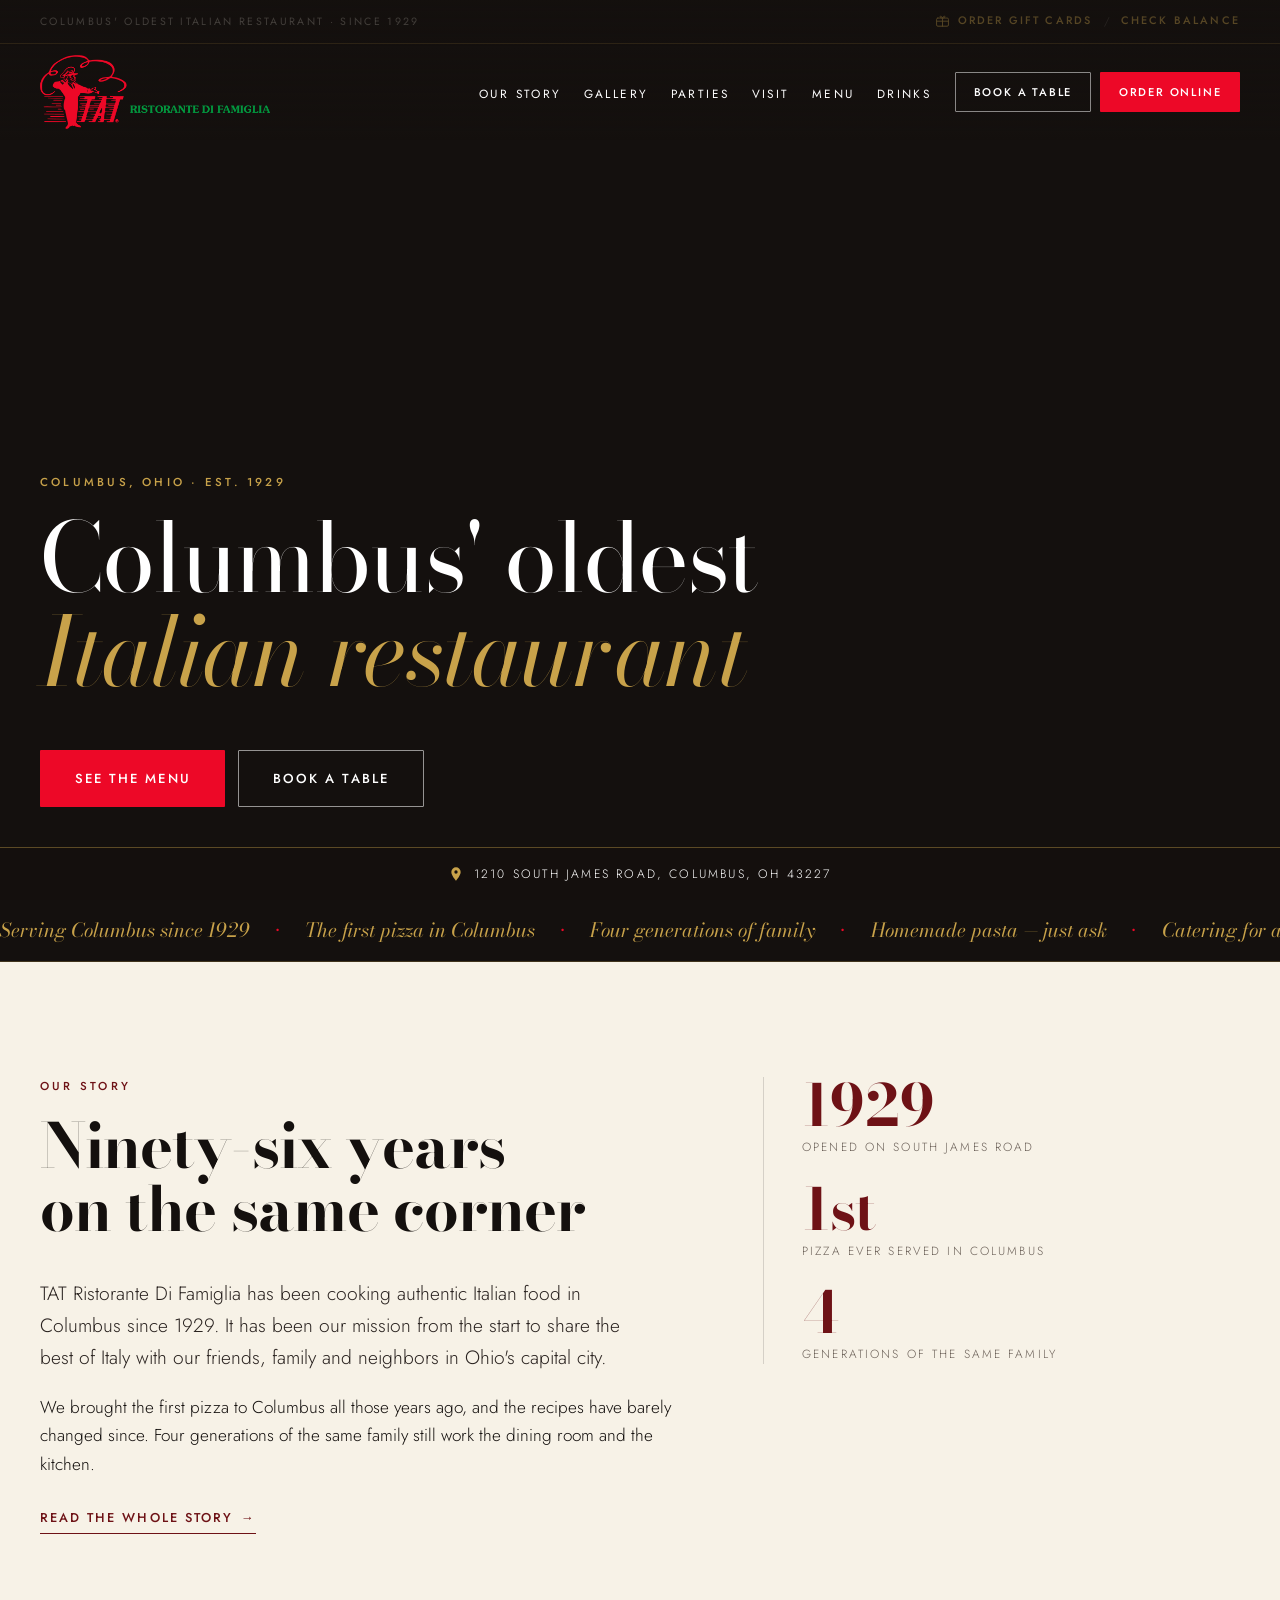
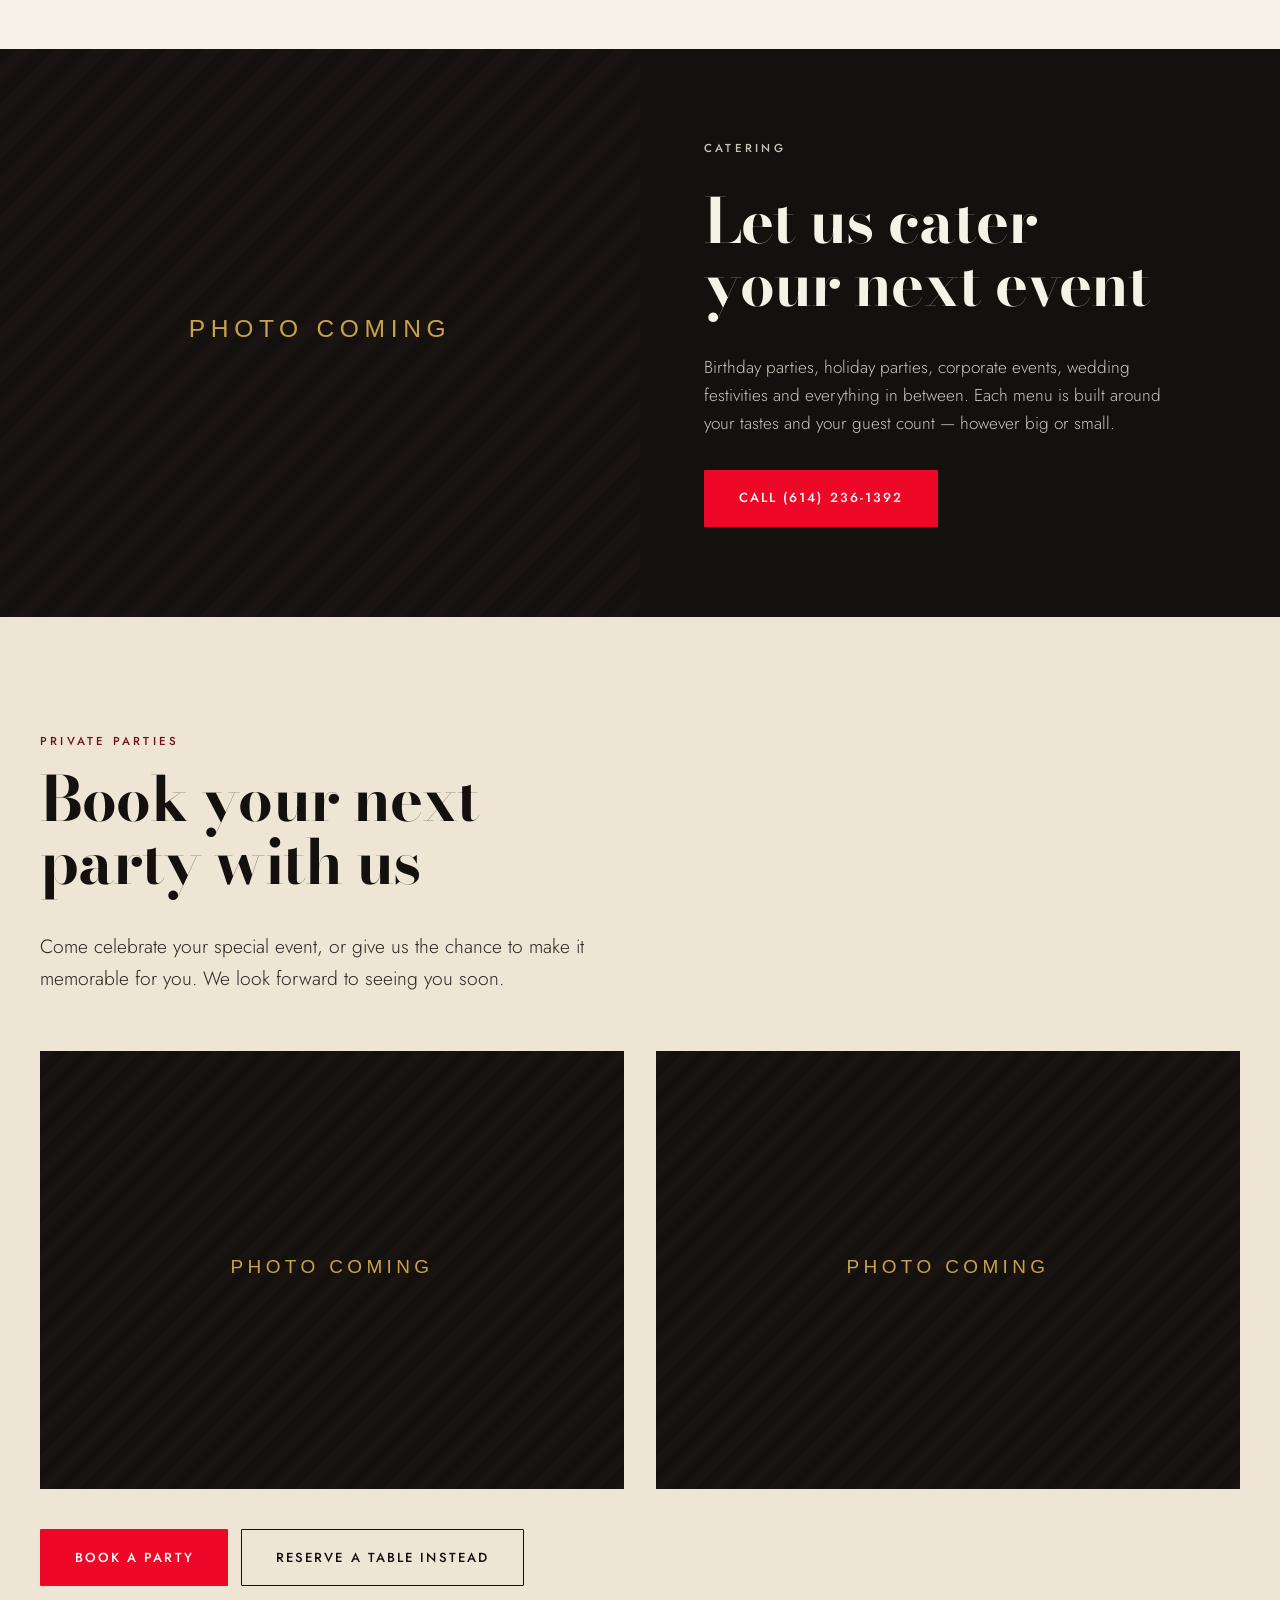
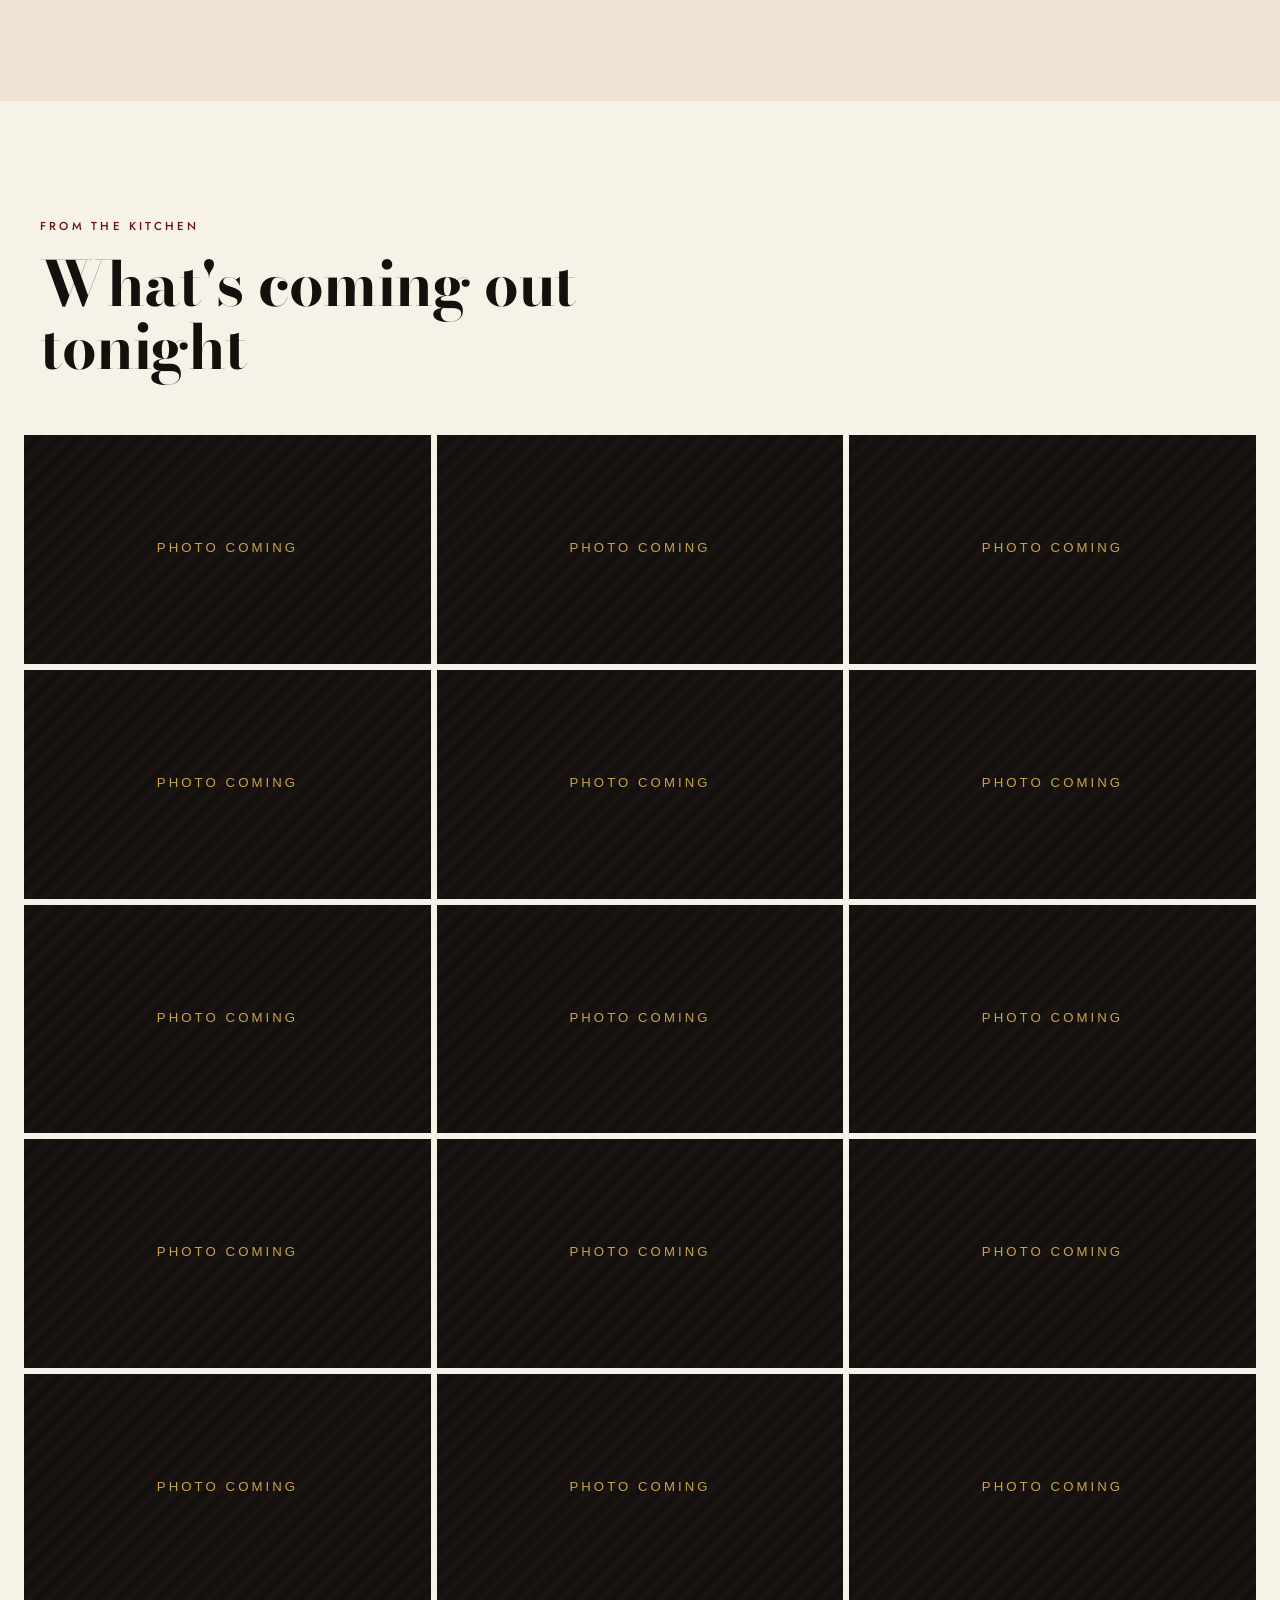
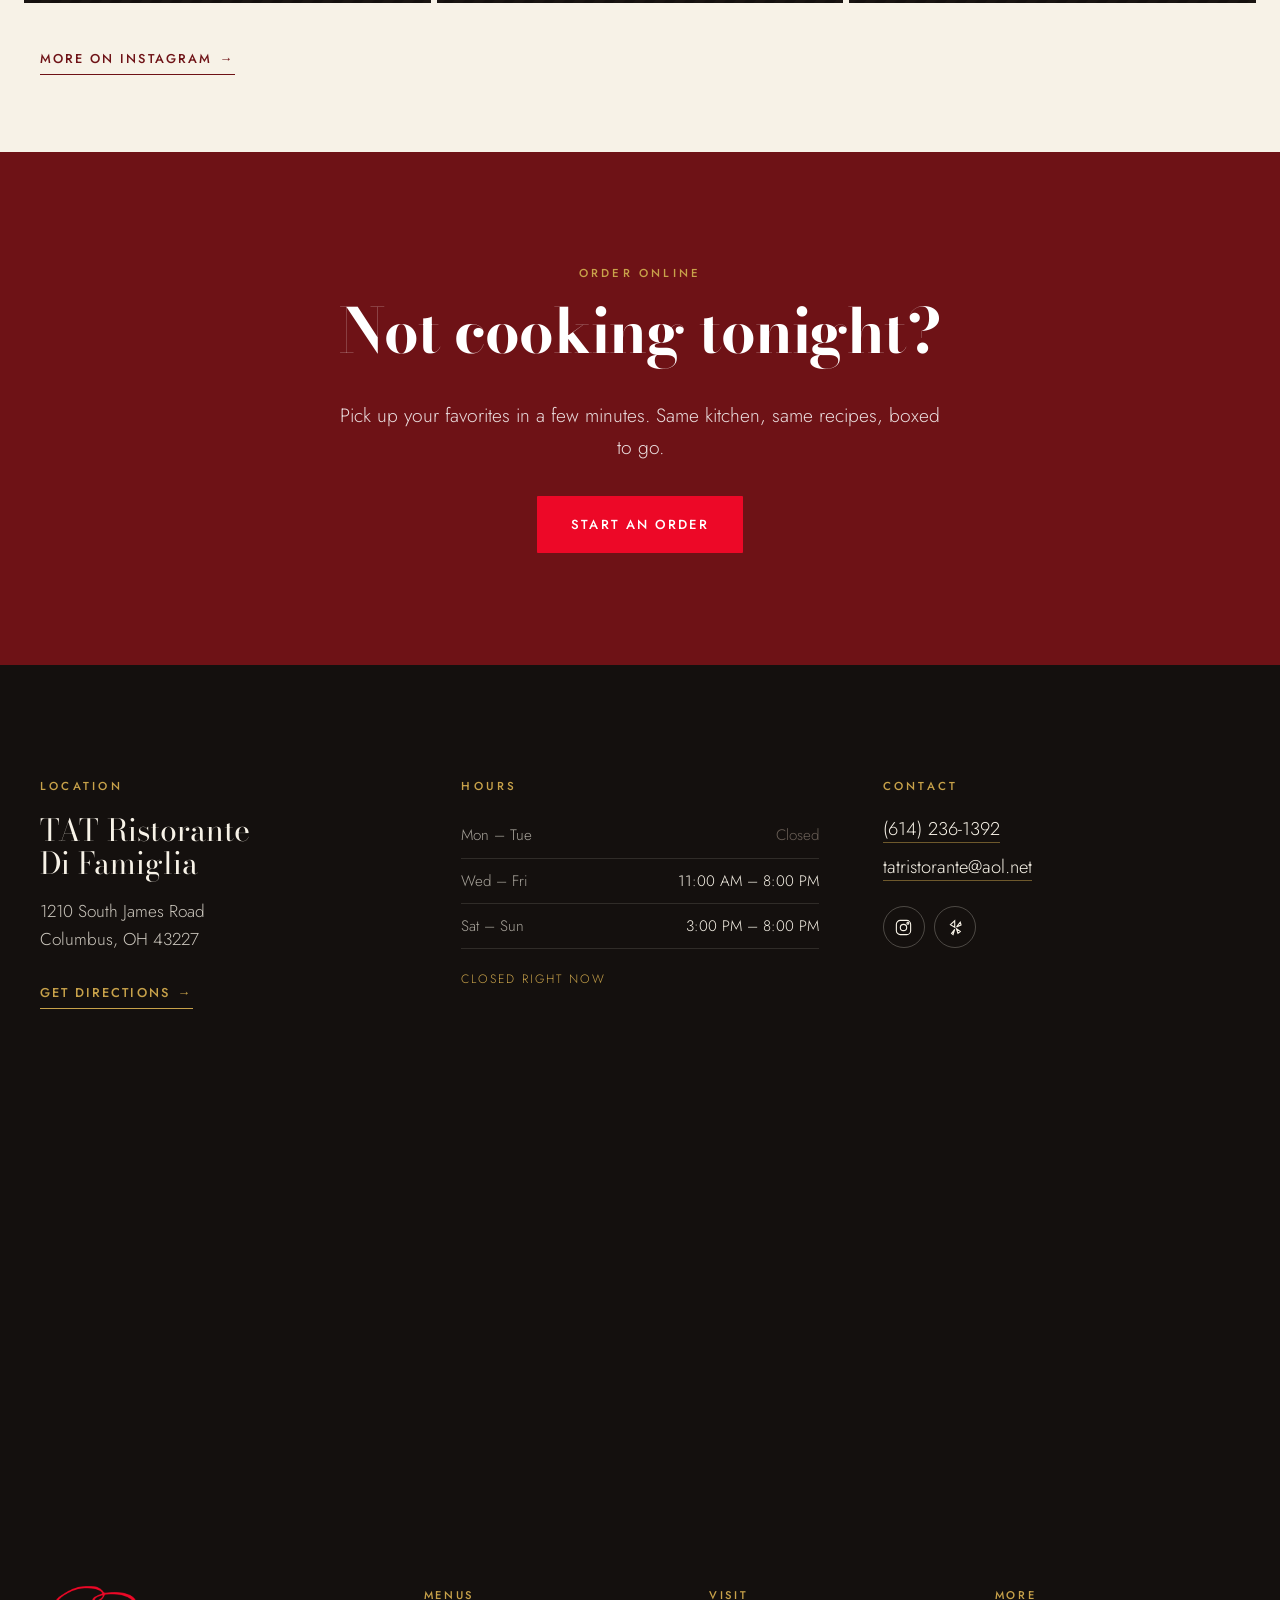
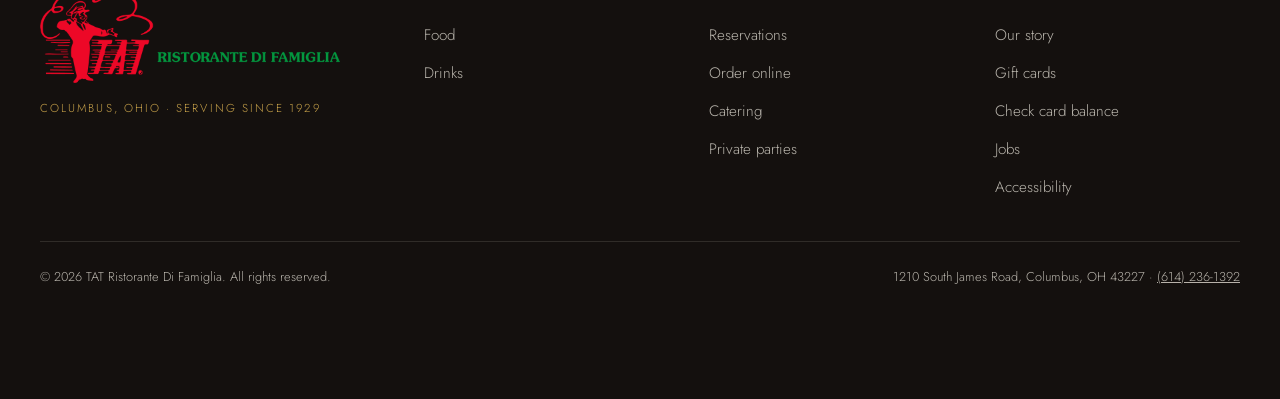
==== index.html @ e297653e "add files" ====
<!DOCTYPE html>
<html lang="en">
<head>
<meta charset="utf-8">
<meta name="viewport" content="width=device-width, initial-scale=1">
<title>TAT Ristorante Di Famiglia | Columbus' Oldest Italian Restaurant</title>
<meta name="description" content="Family-owned since 1929. Homemade Italian dishes and the pizza that started it all, at 1210 South James Road in Columbus, Ohio.">
<meta name="theme-color" content="#14100E">

<!-- PREVIEW ONLY — keeps this staging copy out of Google so it can't
     compete with tatitalian.net. DELETE THIS LINE BEFORE LAUNCH. -->
<meta name="robots" content="noindex, nofollow">


<meta property="og:image" content="assets/app-icon.png">
<meta property="og:type" content="restaurant">
<meta property="og:title" content="TAT Ristorante Di Famiglia">
<meta property="og:description" content="Columbus' oldest Italian restaurant. Four generations. Since 1929.">
<meta property="og:url" content="https://tatitalian.net/">

<link rel="preconnect" href="https://fonts.googleapis.com">
<link rel="preconnect" href="https://fonts.gstatic.com" crossorigin>
<link href="https://fonts.googleapis.com/css2?family=Bodoni+Moda:ital,opsz,wght@0,6..96,400;0,6..96,700;0,6..96,900;1,6..96,400&family=Jost:ital,wght@0,300;0,400;0,500;0,600;1,400&display=swap" rel="stylesheet">
<link rel="icon" type="image/png" sizes="32x32" href="[data-uri]">
<link rel="icon" href="assets/favicon.ico" sizes="any">
<link rel="apple-touch-icon" href="assets/apple-touch-icon.png">
<meta name="apple-mobile-web-app-title" content="TAT">
<link rel="stylesheet" href="styles.css">
<noscript><style>.reveal{opacity:1 !important;transform:none !important;}</style></noscript>


<script type="application/ld+json">
{
  "@context": "https://schema.org",
  "@type": "Restaurant",
  "name": "TAT Ristorante Di Famiglia",
  "servesCuisine": "Italian",
  "foundingDate": "1929",
  "telephone": "+1-614-236-1392",
  "email": "tatristorante@aol.net",
  "url": "https://tatitalian.net/",
  "address": {
    "@type": "PostalAddress",
    "streetAddress": "1210 South James Road",
    "addressLocality": "Columbus",
    "addressRegion": "OH",
    "postalCode": "43227",
    "addressCountry": "US"
  },
  "openingHoursSpecification": [
    { "@type": "OpeningHoursSpecification", "dayOfWeek": ["Wednesday","Thursday","Friday"], "opens": "11:00", "closes": "20:00" },
    { "@type": "OpeningHoursSpecification", "dayOfWeek": ["Saturday","Sunday"], "opens": "15:00", "closes": "20:00" }
  ]
}
</script>
</head>

<body>
<a class="skip-link" href="#main">Skip to main content</a>

<!-- ============ HEADER ============ -->
<header class="site-header" id="siteHeader">
  <div class="topbar">
    <div class="topbar-inner">
      <p class="topbar-tag">Columbus' oldest Italian restaurant &middot; Since 1929</p>
      <nav class="topbar-links" aria-label="Gift cards">
        <a href="https://www.toasttab.com/tat-ristorante-di-famiglia-1210-s-james-road/giftcards">
          <svg class="topbar-icon" viewBox="0 0 24 24" aria-hidden="true"><rect x="2.5" y="6.5" width="19" height="13" rx="2"/><path d="M2.5 11.5h19M12 6.5v13"/><path d="M12 6.5S10.8 3 8.8 3.6 8.2 6.5 12 6.5zm0 0S13.2 3 15.2 3.6 15.8 6.5 12 6.5z"/></svg>
          Order gift cards
        </a>
        <span class="topbar-sep" aria-hidden="true">/</span>
        <a href="https://www.toasttab.com/tat-ristorante-di-famiglia-1210-s-james-road/findcard">Check balance</a>
      </nav>
    </div>
  </div>

  <div class="header-inner">
    <a class="wordmark" href="#top">
      <span class="logo-lockup" role="img" aria-label="TAT Ristorante Di Famiglia"></span>
    </a>

    <nav class="nav-desktop" aria-label="Primary">
      <ul>
        <li><a href="story.html">Our story</a></li>
        <li><a href="#gallery">Gallery</a></li>
        <li><a href="#parties">Parties</a></li>
        <li><a href="#visit">Visit</a></li>
        <li><a href="menu.html">Menu</a></li>
        <li><a href="drinks.html">Drinks</a></li>
      </ul>
    </nav>

    <div class="header-actions">
      <a class="btn btn-ghost" href="https://tmt.spotapps.co/reservations?spot_id=79712">Book a table</a>
      <a class="btn btn-solid" href="https://order.online/business/tat-ristorante-di-famiglia-47376">Order online</a>
    </div>

    <button class="nav-toggle" id="navToggle" aria-expanded="false" aria-controls="navMobile">
      <span class="nav-toggle-bars" aria-hidden="true"><i></i><i></i><i></i></span>
      <span class="sr-only">Open menu</span>
    </button>
  </div>
</header>

<!-- ============ MOBILE NAV ============ -->
<div class="nav-mobile" id="navMobile" hidden>
  <nav aria-label="Mobile">
    <ul>
      <li><a href="menu.html">Food menu</a></li>
      <li><a href="drinks.html">Drink menu</a></li>
      <li><a href="story.html">Our story</a></li>
      <li><a href="story.html">Our story</a></li>
      <li><a href="#catering">Catering</a></li>
      <li><a href="#parties">Private parties</a></li>
      <li><a href="#gallery">Gallery</a></li>
      <li><a href="#visit">Hours &amp; location</a></li>
      <li><a href="https://www.toasttab.com/tat-ristorante-di-famiglia-1210-s-james-road/giftcards">Gift cards</a></li>
      <li><a href="https://tmt.spotapps.co/job-listings?spot_id=79712">Jobs</a></li>
    </ul>
    <div class="nav-mobile-cta">
      <a class="btn btn-solid" href="https://order.online/business/tat-ristorante-di-famiglia-47376">Order online</a>
      <a class="btn btn-ghost" href="https://tmt.spotapps.co/reservations?spot_id=79712">Book a table</a>
    </div>
    <p class="nav-mobile-phone"><a href="tel:+16142361392">(614) 236-1392</a></p>
  </nav>
</div>

<main id="main">

<!-- ============ HERO ============ -->
<section class="hero" id="top">
  <div class="hero-media" aria-hidden="true">
    <video class="hero-video" id="heroVideo" autoplay muted loop playsinline
           poster="assets/photos/hero-1.jpg">
      <source src="assets/video/hero.mp4" type="video/mp4">
    </video>
    <div class="hero-stills" id="heroStills">
      <div class="hero-still is-active" style="background-image:url('assets/photos/hero-1.jpg')"></div>
      <div class="hero-still" style="background-image:url('assets/photos/hero-2.jpg')"></div>
      <div class="hero-still" style="background-image:url('assets/photos/hero-3.jpg')"></div>
      <div class="hero-still" style="background-image:url('assets/photos/hero-4.jpg')"></div>
    </div>
    <div class="hero-scrim"></div>
  </div>

  <div class="hero-body">
    <p class="eyebrow eyebrow-light">Columbus, Ohio &middot; Est. 1929</p>

    <div class="hero-rotator" id="heroRotator" aria-live="polite">
      <h1 class="hero-line is-active">Columbus' oldest<em>Italian restaurant</em></h1>
      <h1 class="hero-line">First to bring<em>pizza to Columbus</em></h1>
      <h1 class="hero-line">Homemade and<em>authentically Italian</em></h1>
      <h1 class="hero-line">Four generations<em>of one family</em></h1>
    </div>

    <div class="hero-cta">
      <a class="btn btn-solid btn-lg" href="menu.html">See the menu</a>
      <a class="btn btn-outline btn-lg" href="https://tmt.spotapps.co/reservations?spot_id=79712">Book a table</a>
    </div>
  </div>

  <a class="hero-address" href="https://www.google.com/maps/dir/?api=1&destination=TAT%20Ristorante%20Di%20Famiglia&destination_place_id=ChIJuVyzHBmIOIgRkfI82v_70Iw">
    <svg class="pin" viewBox="0 0 24 24" aria-hidden="true"><path d="M12 2a7 7 0 0 0-7 7c0 5.25 7 13 7 13s7-7.75 7-13a7 7 0 0 0-7-7zm0 9.5A2.5 2.5 0 1 1 12 6.5a2.5 2.5 0 0 1 0 5z"/></svg>
    1210 South James Road, Columbus, OH 43227
  </a>
</section>

<!-- ============ MARQUEE ============ -->
<div class="marquee" aria-hidden="true">
  <div class="marquee-track" id="marqueeTrack">
    <span class="marquee-group">
      <span>Serving Columbus since 1929</span><b>&bull;</b>
      <span>The first pizza in Columbus</span><b>&bull;</b>
      <span>Four generations of family</span><b>&bull;</b>
      <span>Homemade pasta &mdash; just ask</span><b>&bull;</b>
      <span>Catering for any occasion</span><b>&bull;</b>
    </span>
  </div>
</div>
<p class="sr-only">Serving Columbus since 1929. The first pizza in Columbus. Four generations of family. Homemade pasta. Catering for any occasion.</p>

<!-- ============ ABOUT ============ -->
<section class="about" id="about">
  <div class="wrap about-grid">
    <div class="about-copy reveal">
      <p class="eyebrow">Our story</p>
      <h2 class="h-display">Ninety-six years<br>on the same corner</h2>
      <p class="lede">TAT Ristorante Di Famiglia has been cooking authentic Italian food in Columbus since 1929. It has been our mission from the start to share the best of Italy with our friends, family and neighbors in Ohio's capital city.</p>
      <p>We brought the first pizza to Columbus all those years ago, and the recipes have barely changed since. Four generations of the same family still work the dining room and the kitchen.</p>
      <a class="link-arrow" href="story.html">Read the whole story</a>
    </div>

    <div class="about-figures reveal">
      <div class="stat"><span class="stat-num">1929</span><span class="stat-label">Opened on South James Road</span></div>
      <div class="stat"><span class="stat-num">1st</span><span class="stat-label">Pizza ever served in Columbus</span></div>
      <div class="stat"><span class="stat-num">4</span><span class="stat-label">Generations of the same family</span></div>
    </div>
  </div>
</section>

<!-- ============ CATERING ============ -->
<section class="split split-dark" id="catering">
  <div class="split-media">
    <img src="assets/photos/catering-table.jpg" alt="A table of Italian dishes served family style" loading="lazy">
  </div>
  <div class="split-copy">
    <p class="eyebrow eyebrow-light">Catering</p>
    <h2 class="h-display">Let us cater<br>your next event</h2>
    <p>Birthday parties, holiday parties, corporate events, wedding festivities and everything in between. Each menu is built around your tastes and your guest count &mdash; however big or small.</p>
    <a class="btn btn-solid btn-lg" href="tel:+16142361392">Call (614) 236-1392</a>
  </div>
</section>

<!-- ============ PRIVATE PARTIES ============ -->
<section class="parties" id="parties">
  <div class="wrap">
    <div class="section-head reveal">
      <p class="eyebrow">Private parties</p>
      <h2 class="h-display">Book your next party with us</h2>
      <p class="lede">Come celebrate your special event, or give us the chance to make it memorable for you. We look forward to seeing you soon.</p>
    </div>

    <div class="parties-imgs reveal">
      <figure><img src="assets/photos/parties-1.jpg" alt="Dining room with tables lined up for a party" loading="lazy"></figure>
      <figure><img src="assets/photos/parties-2.jpg" alt="Tables set and ready for guests" loading="lazy"></figure>
    </div>

    <div class="parties-cta reveal">
      <a class="btn btn-solid btn-lg" href="tel:+16142361392">Book a party</a>
      <a class="btn btn-ghost btn-lg" href="https://tmt.spotapps.co/reservations?spot_id=79712">Reserve a table instead</a>
    </div>
  </div>
</section>

<!-- ============ GALLERY ============ -->
<section class="gallery" id="gallery">
  <div class="wrap">
    <div class="section-head reveal">
      <p class="eyebrow">From the kitchen</p>
      <h2 class="h-display">What's coming out tonight</h2>
    </div>
  </div>

  <div class="gallery-grid" id="galleryGrid">
    <button class="tile" data-caption="Homemade spaghetti with meatball"><img src="assets/photos/gallery-spaghetti.jpg" alt="Homemade spaghetti with meatball" loading="lazy" width="1200" height="675"><span class="tile-cap">Homemade spaghetti with meatball</span></button>
    <button class="tile" data-caption="Angel hair spaghetti"><img src="assets/photos/gallery-angel-hair.jpg" alt="Angel hair spaghetti" loading="lazy" width="1200" height="675"><span class="tile-cap">Angel hair spaghetti</span></button>
    <button class="tile" data-caption="Baked rigatoni"><img src="assets/photos/gallery-baked-rigatoni.jpg" alt="Baked rigatoni" loading="lazy" width="1200" height="675"><span class="tile-cap">Baked rigatoni</span></button>
    <button class="tile" data-caption="Zita alla Sicilian"><img src="assets/photos/gallery-zita.jpg" alt="Zita alla Sicilian" loading="lazy" width="1200" height="675"><span class="tile-cap">Zita alla Sicilian</span></button>
    <button class="tile" data-caption="Breast of chicken marsala"><img src="assets/photos/gallery-chicken-marsala.jpg" alt="Breast of chicken marsala" loading="lazy" width="1200" height="675"><span class="tile-cap">Breast of chicken marsala</span></button>
    <button class="tile" data-caption="Breast of chicken piccata"><img src="assets/photos/gallery-chicken-piccata.jpg" alt="Breast of chicken piccata" loading="lazy" width="1200" height="675"><span class="tile-cap">Breast of chicken piccata</span></button>
    <button class="tile" data-caption="Antipasto salad"><img src="assets/photos/gallery-antipasto-salad.jpg" alt="Antipasto salad" loading="lazy" width="1200" height="675"><span class="tile-cap">Antipasto salad</span></button>
    <button class="tile" data-caption="Chef salad"><img src="assets/photos/gallery-chef-salad.jpg" alt="Chef salad" loading="lazy" width="1200" height="675"><span class="tile-cap">Chef salad</span></button>
    <button class="tile" data-caption="Homemade cannoli"><img src="assets/photos/gallery-cannoli.jpg" alt="Homemade cannoli" loading="lazy" width="1200" height="675"><span class="tile-cap">Homemade cannoli</span></button>
    <button class="tile" data-caption="Tiramisu"><img src="assets/photos/gallery-tiramisu.jpg" alt="Tiramisu" loading="lazy" width="1200" height="675"><span class="tile-cap">Tiramisu</span></button>
    <button class="tile" data-caption="Cheesecake"><img src="assets/photos/gallery-cheesecake.jpg" alt="Cheesecake" loading="lazy" width="1200" height="675"><span class="tile-cap">Cheesecake</span></button>
    <button class="tile" data-caption="Triple layer chocolate cake"><img src="assets/photos/gallery-chocolate-cake.jpg" alt="Triple layer chocolate cake" loading="lazy" width="1200" height="675"><span class="tile-cap">Triple layer chocolate cake</span></button>
    <button class="tile" data-caption="Caramel pecan cheesecake"><img src="assets/photos/gallery-caramel-pecan-cheesecake.jpg" alt="Caramel pecan cheesecake" loading="lazy" width="1200" height="675"><span class="tile-cap">Caramel pecan cheesecake</span></button>
    <button class="tile" data-caption="Stuffed shells"><img src="assets/photos/gallery-stuffed-shells.jpg" alt="Stuffed shells" loading="lazy" width="1200" height="675"><span class="tile-cap">Stuffed shells</span></button>
    <button class="tile" data-caption="Strawberry cheesecake"><img src="assets/photos/gallery-strawberry-cheesecake.jpg" alt="Strawberry cheesecake" loading="lazy" width="1200" height="675"><span class="tile-cap">Strawberry cheesecake</span></button>
  </div>

  <div class="wrap gallery-foot">
    <a class="link-arrow" href="https://www.instagram.com/tat.italian">More on Instagram</a>
  </div>
</section>

<!-- ============ ORDER ============ -->
<section class="order">
  <div class="wrap order-inner">
    <p class="eyebrow eyebrow-light">Order online</p>
    <h2 class="h-display">Not cooking tonight?</h2>
    <p class="lede">Pick up your favorites in a few minutes. Same kitchen, same recipes, boxed to go.</p>
    <a class="btn btn-solid btn-lg" href="https://order.online/business/tat-ristorante-di-famiglia-47376">Start an order</a>
  </div>
</section>


<!-- ============ VISIT ============ -->
<section class="visit" id="visit">
  <div class="wrap visit-grid">
    <div class="visit-card reveal">
      <p class="eyebrow">Location</p>
      <h3 class="visit-h">TAT Ristorante<br>Di Famiglia</h3>
      <address>
        1210 South James Road<br>
        Columbus, OH 43227
      </address>
      <a class="link-arrow" href="https://www.google.com/maps/dir/?api=1&destination=TAT%20Ristorante%20Di%20Famiglia&destination_place_id=ChIJuVyzHBmIOIgRkfI82v_70Iw">Get directions</a>
    </div>

    <div class="visit-card reveal">
      <p class="eyebrow">Hours</p>
      <ul class="hours">
        <li><span>Mon &ndash; Tue</span><span class="closed">Closed</span></li>
        <li><span>Wed &ndash; Fri</span><span>11:00 AM &ndash; 8:00 PM</span></li>
        <li><span>Sat &ndash; Sun</span><span>3:00 PM &ndash; 8:00 PM</span></li>
      </ul>
      <p class="hours-note" id="openStatus"></p>
    </div>

    <div class="visit-card reveal">
      <p class="eyebrow">Contact</p>
      <p class="contact-line"><a href="tel:+16142361392">(614) 236-1392</a></p>
      <p class="contact-line"><a href="mailto:tatristorante@aol.net">tatristorante@aol.net</a></p>
      <div class="socials">
        <a href="https://www.instagram.com/tat.italian" aria-label="Instagram">
          <svg viewBox="0 0 24 24" aria-hidden="true"><rect x="3" y="3" width="18" height="18" rx="5"/><circle cx="12" cy="12" r="4"/><circle cx="17.5" cy="6.5" r="1.2"/></svg>
        </a>
        <a href="https://www.yelp.com/biz/tat-ristorante-di-famiglia-columbus" aria-label="Yelp">
          <svg viewBox="0 0 24 24" aria-hidden="true"><path d="M11 3.5v8.2L5.6 8.4zM11 14.2l-4 5.2 1.9 1.6zM13.2 13.6l1.9 5.9 3-2.4zM13.4 11.2l5.6-2.4-1-3.4z"/></svg>
        </a>
      </div>
    </div>
  </div>

  <div class="map-strip">
    <iframe
      title="Map showing TAT Ristorante Di Famiglia at 1210 South James Road, Columbus, Ohio"
      src="https://www.google.com/maps?q=1210+S+James+Rd,+Columbus,+OH+43227&output=embed"
      loading="lazy" referrerpolicy="no-referrer-when-downgrade"></iframe>
  </div>
</section>


</main>

<!-- ============ FOOTER ============ -->
<footer class="site-footer">
  <div class="wrap footer-grid">
    <div class="footer-brand">
      <span class="footer-logo logo-lockup" role="img" aria-label="TAT Ristorante Di Famiglia"></span>
      <p class="footer-tag">Columbus, Ohio &middot; Serving since 1929</p>
    </div>

    <div class="footer-col">
      <h4>Menus</h4>
      <ul>
        <li><a href="menu.html">Food</a></li>
        <li><a href="drinks.html">Drinks</a></li>
      </ul>
    </div>

    <div class="footer-col">
      <h4>Visit</h4>
      <ul>
        <li><a href="https://tmt.spotapps.co/reservations?spot_id=79712">Reservations</a></li>
        <li><a href="https://order.online/business/tat-ristorante-di-famiglia-47376">Order online</a></li>
        <li><a href="#catering">Catering</a></li>
        <li><a href="#parties">Private parties</a></li>
      </ul>
    </div>

    <div class="footer-col">
      <h4>More</h4>
      <ul>
        <li><a href="story.html">Our story</a></li>
        <li><a href="https://www.toasttab.com/tat-ristorante-di-famiglia-1210-s-james-road/giftcards">Gift cards</a></li>
        <li><a href="https://www.toasttab.com/tat-ristorante-di-famiglia-1210-s-james-road/findcard">Check card balance</a></li>
        <li><a href="https://tmt.spotapps.co/job-listings?spot_id=79712">Jobs</a></li>
        <li><a href="#">Accessibility</a></li>
      </ul>
    </div>
  </div>

  <div class="wrap footer-base">
    <p>&copy; <span id="year">2026</span> TAT Ristorante Di Famiglia. All rights reserved.</p>
    <p>1210 South James Road, Columbus, OH 43227 &middot; <a href="tel:+16142361392">(614) 236-1392</a></p>
  </div>
</footer>

<!-- ============ STICKY MOBILE BAR ============ -->
<div class="action-bar">
  <a href="tel:+16142361392">Call</a>
  <a href="https://tmt.spotapps.co/reservations?spot_id=79712">Reserve</a>
  <a class="primary" href="https://order.online/business/tat-ristorante-di-famiglia-47376">Order</a>
</div>

<!-- ============ LIGHTBOX ============ -->
<div class="lightbox" id="lightbox" hidden>
  <button class="lb-close" id="lbClose" aria-label="Close">&times;</button>
  <button class="lb-prev" id="lbPrev" aria-label="Previous image"><svg viewBox="0 0 24 24" aria-hidden="true"><path d="M15 4 7 12l8 8"/></svg></button>
  <figure class="lb-figure">
    <img id="lbImg" src="" alt="">
    <figcaption id="lbCap"></figcaption>
  </figure>
  <button class="lb-next" id="lbNext" aria-label="Next image"><svg viewBox="0 0 24 24" aria-hidden="true"><path d="M9 4l8 8-8 8"/></svg></button>
</div>

<script src="script.js"></script>
</body>
</html>
---- styles.css ----
/* =========================================================
   TAT Ristorante Di Famiglia
   Palette + type tokens
   Display: Bodoni Moda  ·  Body/UI: Jost (a Futura revival —
   the type of 1927, two years before TAT opened)
   ========================================================= */

:root{
  --ink:        #14100E;   /* near-black, warm */
  --ink-soft:   #2A2320;
  --wine:       #6E1216;   /* deep sauce red */
  --red:        #ED0827;   /* TAT brand red, sampled from the logo */
  --green:      #039741;   /* TAT brand green, from the wordmark */
  --brass:      #C8A24A;   /* aged sign gold */
  --ivory:      #F7F2E7;   /* paper */
  --paper:      #EEE5D4;   /* paper, one step down */
  --muted:      #6B6058;

  --shell: min(1200px, 100% - 2.5rem);
  --gap: clamp(1rem, 3vw, 2rem);

  --f-display: "Bodoni Moda", Georgia, serif;
  --f-body: "Jost", "Helvetica Neue", Arial, sans-serif;

  --ease: cubic-bezier(.22,.61,.36,1);
  --topbar-h: 44px;         /* gift-card strip */
  --nav-h: 96px;            /* the row with the logo and nav */
  --header-h: calc(var(--topbar-h) + var(--nav-h));
  --header-h-stuck: 76px;   /* header height once it goes solid on scroll */
}

*, *::before, *::after{ box-sizing:border-box; }

/* The hidden attribute must beat any class that sets display.
   Without this, .lightbox{display:grid} keeps an invisible full-screen
   overlay in the layout and it eats every click on the page. */
[hidden]{ display:none !important; }

html{ scroll-behavior:smooth; }

body{
  margin:0;
  background:var(--ivory);
  color:var(--ink);
  font-family:var(--f-body);
  font-size:clamp(1rem, .95rem + .2vw, 1.075rem);
  line-height:1.65;
  font-weight:300;
  -webkit-font-smoothing:antialiased;
  overflow-x:hidden;
}

img{ max-width:100%; display:block; }
a{ color:inherit; }

.wrap{ width:var(--shell); margin-inline:auto; }

.sr-only{
  position:absolute; width:1px; height:1px; padding:0; margin:-1px;
  overflow:hidden; clip:rect(0 0 0 0); white-space:nowrap; border:0;
}

.skip-link{
  position:absolute; left:1rem; top:-4rem; z-index:200;
  background:var(--ink); color:var(--ivory);
  padding:.7rem 1.1rem; border-radius:2px; text-decoration:none;
  transition:top .2s var(--ease);
}
.skip-link:focus{ top:1rem; }

:focus-visible{
  outline:2px solid var(--brass);
  outline-offset:3px;
}

/* ---------- Type ---------- */
.h-display{
  font-family:var(--f-display);
  font-weight:700;
  font-size:clamp(2.1rem, 1.3rem + 3.2vw, 4rem);
  line-height:1.02;
  letter-spacing:-.015em;
  margin:0 0 .6em;
}

.eyebrow{
  font-family:var(--f-body);
  font-size:.72rem;
  font-weight:500;
  letter-spacing:.28em;
  text-transform:uppercase;
  color:var(--wine);
  margin:0 0 1.1rem;
}
.eyebrow-light{ color:var(--brass); }

.lede{
  font-size:1.12em;
  color:var(--ink-soft);
  max-width:56ch;
}

/* ---------- Buttons ---------- */
.btn{
  display:inline-flex; align-items:center; justify-content:center;
  font-family:var(--f-body);
  font-size:.8rem; font-weight:500;
  letter-spacing:.16em; text-transform:uppercase;
  padding:.85rem 1.5rem;
  border:1px solid transparent;
  border-radius:1px;
  text-decoration:none;
  cursor:pointer;
  transition:background .25s var(--ease), color .25s var(--ease),
             border-color .25s var(--ease), transform .18s var(--ease);
}
.btn:hover{ transform:translateY(-1px); }
.btn-lg{ padding:1.05rem 2.1rem; font-size:.82rem; }

.btn-solid{ background:var(--red); color:#fff; }
.btn-solid:hover{ background:var(--wine); }

.btn-ghost{ background:transparent; color:var(--ink); border-color:currentColor; }
.btn-ghost:hover{ background:var(--ink); color:var(--ivory); }

.btn-outline{ background:transparent; color:#fff; border-color:rgba(255,255,255,.55); }
.btn-outline:hover{ background:#fff; color:var(--ink); border-color:#fff; }

.link-arrow{
  display:inline-flex; align-items:center; gap:.5rem;
  font-size:.8rem; font-weight:500;
  letter-spacing:.16em; text-transform:uppercase;
  text-decoration:none;
  color:var(--wine);
  border-bottom:1px solid currentColor;
  padding-bottom:.3rem;
  transition:gap .25s var(--ease), color .25s var(--ease);
}
.link-arrow::after{ content:"\2192"; }
.link-arrow:hover{ gap:.9rem; color:var(--red); }


/* =========================================================
   LOGO
   The artwork is embedded here as data URIs so the logos can
   never go missing when the site is copied or zipped up. To
   switch to normal image files instead, replace each url(...)
   below with url('assets/logo-mark.png') / logo-lockup.png —
   both files are in assets/ already.
   ========================================================= */
.logo-mark,
.logo-lockup{
  display:block;
  background-repeat:no-repeat;
  background-position:center;
  background-size:contain;
}
.logo-mark{ aspect-ratio:520/445; background-image:url('[data-uri]'); }
.logo-lockup{ aspect-ratio:900/290; background-image:url('[data-uri]'); }

/* =========================================================
   HEADER
   ========================================================= */
.site-header{
  position:fixed; inset:0 0 auto 0; z-index:90;
  transition:background .35s var(--ease), box-shadow .35s var(--ease);
}
.site-header::before{
  content:""; position:absolute; inset:0;
  background:linear-gradient(to bottom, rgba(20,16,14,.75), transparent);
  pointer-events:none;
  transition:opacity .35s var(--ease);
}
.site-header.is-stuck{
  background:var(--ink);
  box-shadow:0 1px 0 rgba(200,162,74,.35);
}
.site-header.is-stuck .header-inner{ min-height:var(--header-h-stuck); }
.site-header.is-stuck::before{ opacity:0; }


/* ---------- Utility strip: gift cards ---------- */
.topbar{
  border-bottom:1px solid rgba(200,162,74,.28);
  overflow:hidden;
  max-height:var(--topbar-h);
  transition:max-height .3s var(--ease), opacity .25s var(--ease);
}
/* Fold it away once the header goes solid, to keep the scrolled header tight. */
.site-header.is-stuck .topbar{ max-height:0; opacity:0; border-bottom-color:transparent; }

.topbar-inner{
  width:var(--shell); margin-inline:auto;
  min-height:calc(var(--topbar-h) - 1px);
  display:flex; align-items:center; justify-content:space-between; gap:1rem;
}
.topbar-tag{
  margin:0;
  font-size:.66rem; font-weight:400;
  letter-spacing:.22em; text-transform:uppercase;
  color:rgba(247,242,231,.55);
}
.topbar-links{ display:flex; align-items:center; gap:.7rem; }
.topbar-links a{
  display:inline-flex; align-items:center; gap:.45rem;
  font-size:.68rem; font-weight:500;
  letter-spacing:.2em; text-transform:uppercase;
  color:var(--brass); text-decoration:none;
  padding:.25rem 0;
  border-bottom:1px solid transparent;
  transition:color .25s var(--ease), border-color .25s var(--ease);
}
.topbar-links a:hover{ color:#fff; border-bottom-color:currentColor; }
.topbar-sep{ color:rgba(247,242,231,.3); font-size:.7rem; }
.topbar-icon{
  width:15px; height:15px; flex:none;
  fill:none; stroke:currentColor; stroke-width:1.5;
  stroke-linecap:round; stroke-linejoin:round;
}

.header-inner{
  width:var(--shell); margin-inline:auto;
  min-height:var(--nav-h);
  transition:min-height .3s var(--ease);
  display:flex; align-items:center; gap:1.5rem;
  position:relative;
}

.wordmark{
  display:flex; align-items:center; text-decoration:none;
  margin-right:auto; padding:.6rem 0;
}
.wordmark .logo-lockup{
  width:auto; height:74px;
  transition:height .3s var(--ease);
}
/* Tighten once the header goes solid, so it never crowds the nav. */
.site-header.is-stuck .wordmark .logo-lockup{ height:54px; }

.nav-desktop ul{
  display:flex; gap:1.4rem; list-style:none; margin:0; padding:0;
}
.nav-desktop a{
  font-size:.74rem; font-weight:400;
  letter-spacing:.2em; text-transform:uppercase;
  color:#fff; text-decoration:none;
  padding-bottom:.25rem;
  border-bottom:1px solid transparent;
  transition:border-color .25s var(--ease), color .25s var(--ease);
}
.nav-desktop a:hover{ border-color:var(--brass); color:var(--brass); }

.header-actions{ display:flex; gap:.6rem; }
.header-actions .btn{ padding:.6rem 1.1rem; font-size:.7rem; }
.header-actions .btn-ghost{ color:#fff; border-color:rgba(255,255,255,.5); }
.header-actions .btn-ghost:hover{ background:#fff; color:var(--ink); }

.nav-toggle{
  display:none;
  background:none; border:0; cursor:pointer; padding:.6rem;
}
.nav-toggle-bars{ display:block; width:26px; }
.nav-toggle-bars i{
  display:block; height:1.5px; background:#fff; margin:6px 0;
  transition:transform .3s var(--ease), opacity .3s var(--ease);
}
.nav-toggle[aria-expanded="true"] i:nth-child(1){ transform:translateY(7.5px) rotate(45deg); }
.nav-toggle[aria-expanded="true"] i:nth-child(2){ opacity:0; }
.nav-toggle[aria-expanded="true"] i:nth-child(3){ transform:translateY(-7.5px) rotate(-45deg); }

/* Mobile nav panel */
.nav-mobile{
  position:fixed; inset:0; z-index:85;
  pointer-events:none;
  background:var(--ink);
  padding:calc(var(--header-h) + 2rem) 1.5rem 2.5rem;
  overflow-y:auto;
  opacity:0;
  transition:opacity .3s var(--ease);
}
.nav-mobile.is-open{ opacity:1; pointer-events:auto; }
.nav-mobile ul{ list-style:none; margin:0 0 2rem; padding:0; }
.nav-mobile li + li{ border-top:1px solid rgba(247,242,231,.12); }
.nav-mobile a{
  display:block; padding:.95rem 0;
  color:var(--ivory); text-decoration:none;
  font-family:var(--f-display); font-size:1.5rem;
}
.nav-mobile-cta{ display:grid; gap:.7rem; }
.nav-mobile-cta .btn-ghost{ color:var(--ivory); }
.nav-mobile-phone{
  margin-top:2rem; text-align:center;
  font-family:var(--f-display); font-size:1.4rem;
}
.nav-mobile-phone a{ color:var(--brass); text-decoration:none; }

body.nav-open{ overflow:hidden; }


/* ---------- Photo slots ----------
   A faint diagonal fill sits behind every photo. It shows through while a
   photo is missing, so empty slots read as "pending" instead of broken, and
   it's completely hidden once the real image loads on top. Harmless to keep. */
.hero-media, .page-hero-media,
.split-media, .parties-imgs figure, .tile,
.archive-strip figure, .poorboy-fig{
  background-color:var(--ink);
  background-image:repeating-linear-gradient(45deg,
    rgba(200,162,74,.07) 0 10px, transparent 10px 20px);
}

/* =========================================================
   HERO
   ========================================================= */
.hero{
  position:relative;
  min-height:100svh;
  display:flex; flex-direction:column; justify-content:flex-end;
  padding:calc(var(--header-h) + 3rem) 0 0;
  color:#fff;
  overflow:hidden;
}
.hero-media{ position:absolute; inset:0; z-index:0; background:var(--ink); }
.hero-video{
  width:100%; height:100%; object-fit:cover;
  position:absolute; inset:0;
}
.hero-stills{ position:absolute; inset:0; }
.hero-still{
  position:absolute; inset:0;
  background-size:cover; background-position:center;
  opacity:0;
  transition:opacity 1.2s var(--ease), transform 7s linear;
  transform:scale(1.06);
}
.hero-still.is-active{ opacity:1; transform:scale(1); }
/* stills only show if video is absent/failed */
.hero.has-video .hero-stills{ opacity:0; }

.hero-scrim{
  position:absolute; inset:0;
  /* Two layers: one bottom-up for the headline, one left-to-right to protect
     the text column. The food shots are bright, so this has to work harder
     than a scrim over a dim room photo would. */
  background:
    linear-gradient(to top,
      rgba(20,16,14,.96) 0%, rgba(20,16,14,.78) 34%,
      rgba(20,16,14,.5) 66%, rgba(20,16,14,.74) 100%),
    linear-gradient(to right,
      rgba(20,16,14,.66) 0%, rgba(20,16,14,.2) 52%, rgba(20,16,14,0) 100%);
}

.hero-body{
  position:relative; z-index:2;
  width:var(--shell); margin-inline:auto;
  padding-bottom:2.5rem;
}

.hero-rotator{ position:relative; min-height:clamp(6.5rem, 16vw, 13rem); }
.hero-line{
  position:absolute; inset:0;
  margin:0;
  font-family:var(--f-display);
  font-weight:400;
  font-size:clamp(2.6rem, 1.2rem + 6vw, 6.2rem);
  line-height:.98;
  letter-spacing:-.02em;
  opacity:0;
  transform:translateY(18px);
  transition:opacity .8s var(--ease), transform .8s var(--ease);
  pointer-events:none;
}
.hero-line em{
  display:block;
  font-style:italic;
  font-weight:400;
  color:var(--brass);
}
.hero-line.is-active{ opacity:1; transform:none; }

.hero-cta{ display:flex; flex-wrap:wrap; gap:.8rem; margin-top:2.2rem; }

.hero-address{
  position:relative; z-index:2;
  display:flex; align-items:center; justify-content:center; gap:.6rem;
  padding:1rem;
  background:rgba(20,16,14,.85);
  border-top:1px solid rgba(200,162,74,.4);
  color:#fff; text-decoration:none;
  font-size:.76rem; letter-spacing:.18em; text-transform:uppercase;
  transition:background .25s var(--ease);
}
.hero-address:hover{ background:var(--wine); }
.hero-address .pin{ width:16px; fill:var(--brass); flex:none; }

/* =========================================================
   MARQUEE  (signature element)
   ========================================================= */
.marquee{
  background:var(--ink);
  color:var(--brass);
  border-bottom:1px solid rgba(200,162,74,.25);
  overflow:hidden;
  padding:.9rem 0;
}
.marquee-track{
  display:flex; width:max-content;
  animation:slide 38s linear infinite;
}
.marquee-group{
  display:flex; align-items:center; gap:1.6rem;
  padding-right:1.6rem;
  font-family:var(--f-display);
  font-style:italic;
  font-size:clamp(1rem, .9rem + .4vw, 1.35rem);
  white-space:nowrap;
}
.marquee-group b{ color:var(--red); font-size:.7em; }
@keyframes slide{ to{ transform:translateX(-50%); } }

/* =========================================================
   ABOUT
   ========================================================= */
.about{ padding:clamp(4rem, 9vw, 8rem) 0; }
.about-grid{
  display:grid; gap:clamp(2.5rem, 6vw, 5rem);
  grid-template-columns:1.15fr .85fr;
  align-items:start;
}
.about-copy p{ margin:0 0 1.2rem; }
.about-copy .link-arrow{ margin-top:.6rem; }

.about-figures{
  display:grid; gap:1.5rem;
  border-left:1px solid rgba(20,16,14,.15);
  padding-left:clamp(1.5rem, 3vw, 2.5rem);
}
.stat{ display:grid; gap:.15rem; }
.stat-num{
  font-family:var(--f-display);
  font-size:clamp(2.6rem, 2rem + 2vw, 3.6rem);
  font-weight:700; line-height:1;
  color:var(--wine);
}
.stat-label{
  font-size:.74rem; letter-spacing:.18em; text-transform:uppercase;
  color:var(--muted);
}

/* =========================================================
   SPLIT (catering)
   ========================================================= */
.split{ display:grid; grid-template-columns:1fr 1fr; align-items:stretch; }
.split-dark{ background:var(--ink); color:var(--ivory); }
.split-media{ min-height:420px; position:relative; }
.split-media img{ position:absolute; inset:0; width:100%; height:100%; object-fit:cover; }
.split-copy{
  padding:clamp(3rem, 7vw, 6.5rem) clamp(1.5rem, 5vw, 5rem);
  display:flex; flex-direction:column; justify-content:center;
  align-items:flex-start;
}
.split-copy p{ max-width:46ch; margin:0 0 2rem; color:rgba(247,242,231,.8); }

/* =========================================================
   PARTIES
   ========================================================= */
.parties{ padding:clamp(4rem, 9vw, 8rem) 0; background:var(--paper); }
.section-head{ max-width:60ch; margin-bottom:clamp(2rem, 5vw, 3.5rem); }
.parties-imgs{
  display:grid; grid-template-columns:1fr 1fr; gap:var(--gap);
}
.parties-imgs figure{ margin:0; overflow:hidden; }
.parties-imgs img{
  width:100%; aspect-ratio:4/3; object-fit:cover;
  transition:transform .8s var(--ease);
}
.parties-imgs figure:hover img{ transform:scale(1.04); }
.parties-cta{ display:flex; flex-wrap:wrap; gap:.8rem; margin-top:2.5rem; }

/* =========================================================
   GALLERY
   ========================================================= */
.gallery{ padding:clamp(4rem, 9vw, 8rem) 0 clamp(3rem, 6vw, 5rem); }
/* Every photo in the set is a 16:9 overhead shot, so the tiles are 16:9 too
   — a mosaic with tall/wide tiles would crop the plates badly. */
.gallery-grid{
  display:grid;
  grid-template-columns:repeat(3, 1fr);
  gap:6px;
  padding:0 clamp(.75rem, 2vw, 1.5rem);
}
.tile{
  position:relative; overflow:hidden;
  border:0; padding:0; cursor:pointer;
  background:var(--ink);
  aspect-ratio:16/9;
}
.tile img{
  width:100%; height:100%; object-fit:cover;
  transition:transform .7s var(--ease), opacity .4s var(--ease);
}
.tile:hover img{ transform:scale(1.06); opacity:.72; }
.tile-cap{
  position:absolute; left:0; right:0; bottom:0;
  padding:1.6rem .9rem .8rem;
  text-align:left;
  font-family:var(--f-display); font-style:italic;
  font-size:.95rem; color:#fff;
  background:linear-gradient(to top, rgba(20,16,14,.85), transparent);
  opacity:0; transform:translateY(8px);
  transition:opacity .35s var(--ease), transform .35s var(--ease);
}
.tile:hover .tile-cap, .tile:focus-visible .tile-cap{ opacity:1; transform:none; }
.gallery-foot{ margin-top:2.5rem; }

/* =========================================================
   ORDER
   ========================================================= */
.order{
  background:var(--wine); color:#fff;
  padding:clamp(4rem, 9vw, 7rem) 0;
  text-align:center;
}
.order-inner{ display:grid; justify-items:center; }
.order .lede{ color:rgba(255,255,255,.85); margin:0 0 2rem; }

/* =========================================================
   VISIT
   ========================================================= */
.visit{ background:var(--ink); color:var(--ivory); padding:clamp(4rem, 9vw, 7rem) 0 0; }
.visit .eyebrow{ color:var(--brass); }
.visit-grid{
  display:grid; grid-template-columns:repeat(3, 1fr);
  gap:clamp(2rem, 5vw, 4rem);
  padding-bottom:clamp(3rem, 6vw, 5rem);
}
.visit-card address{ font-style:normal; margin:0 0 1.5rem; color:rgba(247,242,231,.8); }
.visit-h{
  font-family:var(--f-display); font-weight:400;
  font-size:1.9rem; line-height:1.1; margin:0 0 1rem;
}
.visit .link-arrow{ color:var(--brass); }
.visit .link-arrow:hover{ color:#fff; }

.hours{ list-style:none; margin:0 0 1.25rem; padding:0; }
.hours li{
  display:flex; justify-content:space-between; gap:1rem;
  padding:.6rem 0;
  border-bottom:1px solid rgba(247,242,231,.12);
  font-size:.95rem;
}
.hours li span:first-child{ color:rgba(247,242,231,.65); }
.hours .closed{ color:var(--muted); }
.hours-note{
  font-size:.76rem; letter-spacing:.16em; text-transform:uppercase;
  margin:0; color:var(--brass);
}
.hours-note.is-open{ color:#6FBF73; }

.contact-line{ margin:0 0 .5rem; font-size:1.15rem; }
.contact-line a{ text-decoration:none; border-bottom:1px solid rgba(200,162,74,.5); }
.contact-line a:hover{ color:var(--brass); }
.socials{ display:flex; gap:.6rem; margin-top:1.5rem; }
.socials a{
  width:42px; height:42px; display:grid; place-items:center;
  border:1px solid rgba(247,242,231,.25); border-radius:50%;
  transition:background .25s var(--ease), border-color .25s var(--ease);
}
.socials svg{ width:19px; fill:none; stroke:var(--ivory); stroke-width:1.4; }
.socials a:hover{ background:var(--brass); border-color:var(--brass); }
.socials a:hover svg{ stroke:var(--ink); fill:var(--ink); }

.map-strip{ height:clamp(280px, 34vw, 420px); filter:grayscale(1) contrast(1.05); }
.map-strip iframe{ width:100%; height:100%; border:0; display:block; }

/* =========================================================
   FOOTER
   ========================================================= */
.site-footer{ background:var(--ink); color:rgba(247,242,231,.72); padding:clamp(3rem, 7vw, 5rem) 0 7rem; }
.footer-grid{
  display:grid; grid-template-columns:1.4fr repeat(3, 1fr);
  gap:2.5rem;
  padding-bottom:2.5rem;
  border-bottom:1px solid rgba(247,242,231,.12);
}
.footer-logo{ width:100%; max-width:300px; }
.footer-tag{
  margin:1rem 0 0; font-size:.72rem;
  letter-spacing:.18em; text-transform:uppercase;
  color:var(--brass);
}
.footer-col h4{
  margin:0 0 1rem;
  font-size:.7rem; font-weight:500;
  letter-spacing:.24em; text-transform:uppercase;
  color:var(--brass);
}
.footer-col ul{ list-style:none; margin:0; padding:0; display:grid; gap:.6rem; }
.footer-col a{ text-decoration:none; font-size:.95rem; }
.footer-col a:hover{ color:var(--ivory); }
.footer-base{
  display:flex; flex-wrap:wrap; justify-content:space-between; gap:.5rem;
  padding-top:1.5rem; font-size:.8rem;
}
.footer-base p{ margin:0; }

/* =========================================================
   STICKY ACTION BAR (mobile)
   ========================================================= */
.action-bar{
  position:fixed; inset:auto 0 0 0; z-index:80;
  display:none; grid-template-columns:repeat(3, 1fr);
  background:var(--ink);
  border-top:1px solid rgba(200,162,74,.3);
}
.action-bar a{
  padding:1rem .5rem; text-align:center; text-decoration:none;
  color:var(--ivory);
  font-size:.72rem; letter-spacing:.2em; text-transform:uppercase;
}
.action-bar a.primary{ background:var(--red); color:#fff; }

/* =========================================================
   LIGHTBOX
   ========================================================= */
.lightbox{
  position:fixed; inset:0; z-index:120;
  pointer-events:none;
  background:rgba(12,9,8,.96);
  display:grid; grid-template-columns:auto 1fr auto; align-items:center;
  gap:1rem; padding:clamp(1rem, 4vw, 3rem);
  opacity:0; transition:opacity .3s var(--ease);
}
.lightbox.is-open{ opacity:1; pointer-events:auto; }
.lb-figure{ margin:0; display:grid; justify-items:center; gap:1rem; min-width:0; }
.lb-figure img{
  max-width:100%; max-height:78svh; object-fit:contain;
}
.lb-figure figcaption{
  font-family:var(--f-display); font-style:italic;
  color:var(--ivory); font-size:1.05rem;
}
.lb-close{
  position:absolute; top:1rem; right:1.25rem;
  background:none; border:0; color:var(--ivory);
  font-size:2.4rem; line-height:1; cursor:pointer;
}
.lb-prev, .lb-next{
  width:48px; height:48px; flex:none;
  display:grid; place-items:center;
  background:none; border:1px solid rgba(247,242,231,.3);
  border-radius:50%; cursor:pointer;
}
.lb-prev svg, .lb-next svg{ width:18px; fill:none; stroke:var(--ivory); stroke-width:1.6; }
.lb-prev:hover, .lb-next:hover{ background:rgba(247,242,231,.12); }

/* =========================================================
   REVEAL ON SCROLL
   ========================================================= */
.reveal{ opacity:0; transform:translateY(24px); }
.reveal.is-in{
  opacity:1; transform:none;
  transition:opacity .8s var(--ease), transform .8s var(--ease);
}

/* =========================================================
   RESPONSIVE
   ========================================================= */
@media (max-width: 1080px){
  .nav-desktop{ display:none; }
  .header-actions{ display:none; }
  .nav-toggle{ display:block; }
  .gallery-grid{ grid-template-columns:repeat(2, 1fr); }
}

@media (max-width: 860px){
  .about-grid{ grid-template-columns:1fr; }
  .about-figures{
    border-left:0; padding-left:0;
    border-top:1px solid rgba(20,16,14,.15); padding-top:2rem;
    grid-template-columns:repeat(3, 1fr);
  }
  .split{ grid-template-columns:1fr; }
  .split-media{ min-height:300px; }
  .visit-grid{ grid-template-columns:1fr; }
  .news-inner{ grid-template-columns:1fr; }
  .footer-grid{ grid-template-columns:1fr 1fr; }
  .action-bar{ display:grid; }
  body{ padding-bottom:0; }
}

@media (max-width: 620px){
  :root{ --topbar-h:36px; --nav-h:72px; --header-h-stuck:68px; }
  .topbar-inner{ justify-content:center; }
  .topbar-tag{ display:none; }
  .topbar-links a{ font-size:.62rem; letter-spacing:.14em; }
  .wordmark .logo-lockup{ height:60px; }
  .site-header.is-stuck .wordmark .logo-lockup{ height:48px; }
  .gallery-grid{ grid-template-columns:1fr; }
  .parties-imgs{ grid-template-columns:1fr; }
  .about-figures{ grid-template-columns:1fr; gap:1.25rem; }
  .review p{ max-width:none; }
  .lightbox{ grid-template-columns:1fr; grid-template-areas:"fig"; }
  .lb-prev{ position:absolute; left:.75rem; top:50%; }
  .lb-next{ position:absolute; right:.75rem; top:50%; }
  .lb-figure{ grid-area:fig; }
  .footer-grid{ grid-template-columns:1fr; gap:2rem; }
  .hero-address{ font-size:.66rem; letter-spacing:.12em; }
}

/* =========================================================
   MOTION PREFERENCES
   ========================================================= */
@media (prefers-reduced-motion: reduce){
  html{ scroll-behavior:auto; }
  *, *::before, *::after{
    animation-duration:.01ms !important;
    animation-iteration-count:1 !important;
    transition-duration:.01ms !important;
  }
  .reveal{ opacity:1; transform:none; }
  .marquee-track{ animation:none; }
}

/* =========================================================
   ==========  STORY PAGE  (story.html)  ==================
   ========================================================= */

/* ---------- Page hero ---------- */
.page-hero{
  position:relative;
  min-height:min(72svh, 620px);
  display:flex; align-items:flex-end;
  padding:calc(var(--header-h) + 5rem) 0 clamp(3rem, 7vw, 5.5rem);
  color:#fff;
  overflow:hidden;
}
.page-hero-media{ position:absolute; inset:0; background:var(--ink); }
.page-hero-media img{
  width:100%; height:100%; object-fit:cover;
  transform:scale(1.02);
}
.page-hero-media .hero-scrim{ background:
  linear-gradient(to top, rgba(20,16,14,.94) 0%, rgba(20,16,14,.7) 45%, rgba(20,16,14,.6) 100%),
  linear-gradient(to right, rgba(20,16,14,.7) 0%, rgba(20,16,14,.2) 60%, rgba(20,16,14,0) 100%); }
.page-hero-body{ position:relative; z-index:2; }
.page-hero-h{
  font-family:var(--f-display);
  font-weight:400;
  font-size:clamp(2.4rem, 1.2rem + 5vw, 5.4rem);
  line-height:.99;
  letter-spacing:-.02em;
  margin:0 0 1.25rem;
}
.page-hero-h em{
  display:block; font-style:italic; color:var(--brass);
}
.page-hero-sub{
  max-width:48ch; margin:0;
  font-size:1.1em; color:rgba(255,255,255,.85);
}

/* ---------- The name (signature block) ---------- */
.name-story{ background:var(--ink); color:var(--ivory); padding:clamp(3.5rem, 8vw, 7rem) 0; }
.name-story .wrap{
  display:grid; grid-template-columns:minmax(240px, .8fr) 1.2fr;
  gap:clamp(2.5rem, 6vw, 5rem);
  align-items:start;
}

.name-plate{
  border:1px solid rgba(200,162,74,.45);
  padding:clamp(1.75rem, 4vw, 2.75rem) 1.5rem;
  text-align:center;
  position:sticky; top:calc(var(--header-h-stuck) + 2rem);
}
.name-mark{ width:100%; max-width:180px; margin:0 auto; }
.name-expand{
  margin:1.5rem 0 0;
  font-size:.72rem; font-weight:400;
  letter-spacing:.2em; text-transform:uppercase;
  color:var(--brass);
}
.name-tag{
  margin:1.75rem 0 0; padding-top:1.25rem;
  border-top:1px solid rgba(247,242,231,.15);
  font-size:.68rem; letter-spacing:.28em; text-transform:uppercase;
  color:rgba(247,242,231,.55);
}

.name-copy p{ color:rgba(247,242,231,.82); }
.name-copy .lede{ color:rgba(247,242,231,.92); }

.legends{
  display:grid; grid-template-columns:1fr 1fr;
  gap:1.5rem; margin:2.5rem 0 1.5rem;
}
.legend{
  border-top:2px solid var(--brass);
  padding-top:1.1rem;
}
.legend h3{
  margin:0 0 .6rem;
  font-size:.72rem; font-weight:500;
  letter-spacing:.22em; text-transform:uppercase;
  color:var(--brass);
}
.legend p{ margin:0; font-size:.98rem; }
.legend em{ color:var(--ivory); font-style:italic; }

.footnote{
  font-family:var(--f-display); font-style:italic;
  font-size:1.15rem;
  color:var(--brass) !important;
}

/* ---------- Timeline ---------- */
.timeline-section{ padding:clamp(4rem, 9vw, 8rem) 0; }
.timeline{
  list-style:none; margin:0; padding:0;
  border-top:1px solid rgba(20,16,14,.15);
}
.tl-item{
  display:grid; grid-template-columns:minmax(140px, 200px) 1fr;
  gap:clamp(1.5rem, 5vw, 4rem);
  padding:clamp(1.75rem, 4vw, 2.75rem) 0;
  border-bottom:1px solid rgba(20,16,14,.15);
  position:relative;
}
.tl-year{
  font-family:var(--f-display);
  font-weight:700;
  font-size:clamp(1.8rem, 1.3rem + 1.6vw, 2.75rem);
  line-height:1;
  color:var(--wine);
  position:relative;
}
.tl-year::before{
  content:""; position:absolute; left:-1.15rem; top:.55em;
  width:7px; height:7px; border-radius:50%;
  background:var(--brass);
}
.tl-body h3{
  margin:0 0 .6rem;
  font-family:var(--f-display); font-weight:400; font-style:italic;
  font-size:1.4rem; line-height:1.2;
}
.tl-body p{ margin:0; max-width:62ch; color:var(--ink-soft); }
.tl-now .tl-year{ color:var(--red); }

/* ---------- Archive strip ---------- */
.archive-strip{
  display:grid; grid-template-columns:repeat(3, 1fr); gap:6px;
  padding:0 clamp(.75rem, 2vw, 1.5rem) clamp(3rem, 7vw, 5rem);
}
.archive-strip figure{ margin:0; overflow:hidden; background:var(--ink); }
.archive-strip img{
  width:100%; aspect-ratio:3/2; object-fit:cover;
  filter:sepia(.18) saturate(.95);
  transition:filter .6s var(--ease), transform .8s var(--ease);
}
.archive-strip figure:hover img{ filter:none; transform:scale(1.03); }

/* ---------- Poor Boy ---------- */
.poorboy{ background:var(--paper); padding:clamp(4rem, 9vw, 8rem) 0; }
.poorboy-inner{
  display:grid; grid-template-columns:1.05fr .95fr;
  gap:clamp(2.5rem, 6vw, 5rem); align-items:center;
}
.poorboy-copy p{ margin:0 0 1.1rem; }
.poorboy-fig{ margin:0; }
.poorboy-fig img{ width:100%; aspect-ratio:4/5; object-fit:cover; }
.poorboy-fig figcaption{
  margin-top:.9rem;
  font-size:.78rem; letter-spacing:.16em; text-transform:uppercase;
  color:var(--muted);
}

/* ---------- Family ---------- */
.family{ padding:clamp(4rem, 9vw, 8rem) 0; }
.family-grid{
  display:grid; grid-template-columns:repeat(4, 1fr);
  gap:1px; background:rgba(20,16,14,.15);
  border:1px solid rgba(20,16,14,.15);
}
.fam-card{
  background:var(--ivory);
  padding:clamp(1.5rem, 3vw, 2.25rem) 1.25rem;
  display:grid; gap:.4rem;
}
.fam-name{
  font-family:var(--f-display);
  font-size:1.65rem; line-height:1;
}
.fam-role{
  font-size:.72rem; letter-spacing:.2em; text-transform:uppercase;
  color:var(--muted);
}

/* ---------- Banquet ---------- */
.banquet{ background:var(--wine); color:#fff; padding:clamp(4rem, 9vw, 7rem) 0; }
.banquet .lede{ color:rgba(255,255,255,.85); }
.banquet-inner{ max-width:60ch; }
.banquet-cta{ display:flex; flex-wrap:wrap; gap:.8rem; margin-top:2rem; }

/* ---------- Closing ---------- */
.story-close{ padding:clamp(4rem, 9vw, 8rem) 0; text-align:center; }
.story-close-inner{ display:grid; justify-items:center; }
.story-close-quote{
  font-family:var(--f-display);
  font-size:clamp(1.4rem, 1rem + 1.8vw, 2.5rem);
  line-height:1.25;
  max-width:26ch;
  margin:0 0 2.5rem;
}
.story-close-cta{ display:flex; flex-wrap:wrap; gap:.8rem; justify-content:center; }

/* ---------- Story page responsive ---------- */
@media (max-width: 940px){
  .name-story .wrap{ grid-template-columns:1fr; }
  .name-plate{ position:static; max-width:340px; }
  .poorboy-inner{ grid-template-columns:1fr; }
  .poorboy-fig img{ aspect-ratio:4/3; }
  .family-grid{ grid-template-columns:repeat(2, 1fr); }
}

@media (max-width: 620px){
  .legends{ grid-template-columns:1fr; gap:1.75rem; }
  .tl-item{ grid-template-columns:1fr; gap:.75rem; padding-left:1.15rem; }
  .tl-year::before{ left:-1.15rem; top:.45em; }
  .archive-strip{ grid-template-columns:1fr; }
  .archive-strip img{ aspect-ratio:16/10; }
  .family-grid{ grid-template-columns:1fr; }
}

/* =========================================================
   ==========  MENU PAGE  (menu.html)  ====================
   ========================================================= */

.menu-head{
  background:var(--ink); color:var(--ivory);
  padding:calc(var(--header-h) + clamp(3rem, 7vw, 5rem)) 0 clamp(2.5rem, 5vw, 3.5rem);
}
.menu-title{
  font-family:var(--f-display); font-weight:400;
  font-size:clamp(2.4rem, 1.2rem + 5vw, 5rem);
  line-height:1; letter-spacing:-.02em;
  margin:0 0 1rem;
}
.menu-intro{ max-width:52ch; margin:0; color:rgba(247,242,231,.8); }

/* ---------- Sticky tab bar ---------- */
.menu-tabs{
  position:sticky; top:var(--header-h-stuck); z-index:70;
  background:var(--ink);
  border-top:1px solid rgba(200,162,74,.3);
  border-bottom:1px solid rgba(200,162,74,.3);
}
.menu-tabs-inner{
  display:flex; align-items:center; gap:1.5rem;
  min-height:64px;
}
.menu-tablist{
  display:flex; gap:.4rem; flex:1 1 auto;
  overflow-x:auto; scrollbar-width:none;
  -webkit-overflow-scrolling:touch;
}
.menu-tablist::-webkit-scrollbar{ display:none; }
.menu-tab{
  flex:none;
  background:none; border:0; cursor:pointer;
  padding:1.15rem .9rem 1rem;
  color:rgba(247,242,231,.65);
  font-family:var(--f-body);
  font-size:.76rem; font-weight:400;
  letter-spacing:.2em; text-transform:uppercase;
  white-space:nowrap;
  border-bottom:2px solid transparent;
  transition:color .25s var(--ease), border-color .25s var(--ease);
}
.menu-tab:hover{ color:var(--ivory); }
.menu-tab[aria-selected="true"]{ color:var(--brass); border-bottom-color:var(--brass); }

.menu-search{ position:relative; flex:0 0 220px; }
.menu-search input{
  width:100%;
  font-family:var(--f-body); font-size:.9rem;
  padding:.6rem 2rem .6rem .85rem;
  color:var(--ivory);
  background:rgba(247,242,231,.08);
  border:1px solid rgba(247,242,231,.2);
  border-radius:1px;
}
.menu-search input::placeholder{ color:rgba(247,242,231,.45); }
.menu-search input:focus{ background:rgba(247,242,231,.14); }
.menu-search input::-webkit-search-cancel-button{ display:none; }
.menu-search-clear{
  position:absolute; right:.35rem; top:50%; transform:translateY(-50%);
  background:none; border:0; cursor:pointer;
  color:var(--brass); font-size:1.4rem; line-height:1;
  padding:0 .35rem;
}

/* ---------- Body ---------- */
.menu-body{ padding:clamp(2.5rem, 6vw, 4rem) 0 clamp(4rem, 8vw, 6rem); }
.menu-note{
  max-width:70ch; margin:0 0 1.5rem;
  font-family:var(--f-display); font-style:italic;
  font-size:1.1rem; color:var(--wine);
}
.menu-filter-status{
  margin:0 0 1.5rem; min-height:1.2em;
  font-size:.76rem; letter-spacing:.18em; text-transform:uppercase;
  color:var(--muted);
}

.menu-layout{
  display:grid; grid-template-columns:190px 1fr;
  gap:clamp(2rem, 5vw, 4rem); align-items:start;
}

/* Jump links */
.menu-jump{
  position:sticky; top:calc(var(--header-h-stuck) + 64px + 1.5rem);
  display:grid; gap:.1rem;
  border-left:1px solid rgba(20,16,14,.15);
}
.menu-jump a{
  padding:.4rem 0 .4rem 1rem;
  margin-left:-1px;
  border-left:2px solid transparent;
  font-size:.74rem; letter-spacing:.14em; text-transform:uppercase;
  color:var(--muted); text-decoration:none;
  transition:color .25s var(--ease), border-color .25s var(--ease);
}
.menu-jump a:hover{ color:var(--ink); }
.menu-jump a.is-current{ color:var(--wine); border-left-color:var(--wine); }

/* Sections */
.menu-section{ margin-bottom:clamp(2.5rem, 5vw, 4rem); scroll-margin-top:calc(var(--header-h-stuck) + 90px); }
.menu-section-h{
  font-family:var(--f-display); font-weight:700;
  font-size:clamp(1.5rem, 1.2rem + 1.2vw, 2.1rem);
  line-height:1.1; margin:0 0 .5rem;
  padding-bottom:.75rem;
  border-bottom:2px solid var(--ink);
}
.menu-section-note{
  margin:.9rem 0 1.5rem; max-width:70ch;
  font-size:.9rem; color:var(--muted);
}

.menu-items{ list-style:none; margin:0; padding:0; }
.menu-item{
  padding:.95rem 0;
  border-bottom:1px solid rgba(20,16,14,.12);
}
.menu-item-line{
  display:flex; align-items:baseline; gap:.5rem;
}
.menu-item-name{
  font-family:var(--f-display);
  font-size:1.1rem; line-height:1.25;
  flex:0 1 auto;
}
/* The dotted leader that runs to the price, like a printed menu */
.menu-item-dots{
  flex:1 1 auto;
  border-bottom:1px dotted rgba(20,16,14,.35);
  transform:translateY(-.25em);
  min-width:1.5rem;
}
.menu-item-price{
  flex:none;
  font-size:.95rem; font-variant-numeric:tabular-nums;
  color:var(--wine);
  white-space:nowrap;
}
.menu-item-price .price-label{
  font-size:.68rem; letter-spacing:.14em; text-transform:uppercase;
  color:var(--muted); margin-right:.35rem;
}
.menu-item-price span + span{ margin-left:1rem; }
.menu-item-suffix{
  font-size:.7rem; letter-spacing:.12em; text-transform:uppercase;
  color:var(--muted); margin-left:.35rem;
}
.menu-item-desc{
  margin:.35rem 0 0; max-width:64ch;
  font-size:.92rem; color:var(--ink-soft);
}
.menu-tag{
  display:inline-block; flex:none;
  padding:.2rem .5rem;
  border:1px solid var(--brass);
  color:var(--brass);
  font-size:.6rem; font-weight:500;
  letter-spacing:.16em; text-transform:uppercase;
  white-space:nowrap;
}
.menu-item mark{
  background:rgba(200,162,74,.35);
  color:inherit;
}

.menu-empty{
  padding:3rem 0; text-align:center;
  font-family:var(--f-display); font-style:italic; font-size:1.3rem;
  color:var(--muted);
}
.menu-legal{
  margin:2.5rem 0 0; padding-top:1.5rem;
  border-top:1px solid rgba(20,16,14,.15);
  font-size:.8rem; color:var(--muted); max-width:70ch;
}
.menu-cta{ display:flex; flex-wrap:wrap; gap:.8rem; margin-top:2.5rem; }

/* ---------- Menu page responsive ---------- */
@media (max-width: 900px){
  .menu-layout{ grid-template-columns:1fr; }
  .menu-jump{ display:none; }
  .menu-tabs-inner{ flex-wrap:wrap; gap:.5rem 1rem; padding-top:.6rem; padding-bottom:.75rem; }
  .menu-search{ flex:1 1 100%; }
  .menu-tab{ padding:.75rem .7rem .6rem; }
  .menu-section{ scroll-margin-top:calc(var(--header-h-stuck) + 130px); }
}

@media (max-width: 620px){
  .menu-item-line{ flex-wrap:wrap; }
  .menu-item-dots{ display:none; }
  .menu-item-name{ flex:1 1 100%; }
  .menu-item-price{ margin-top:.15rem; }
  .menu-tag{ margin-top:.15rem; }
}
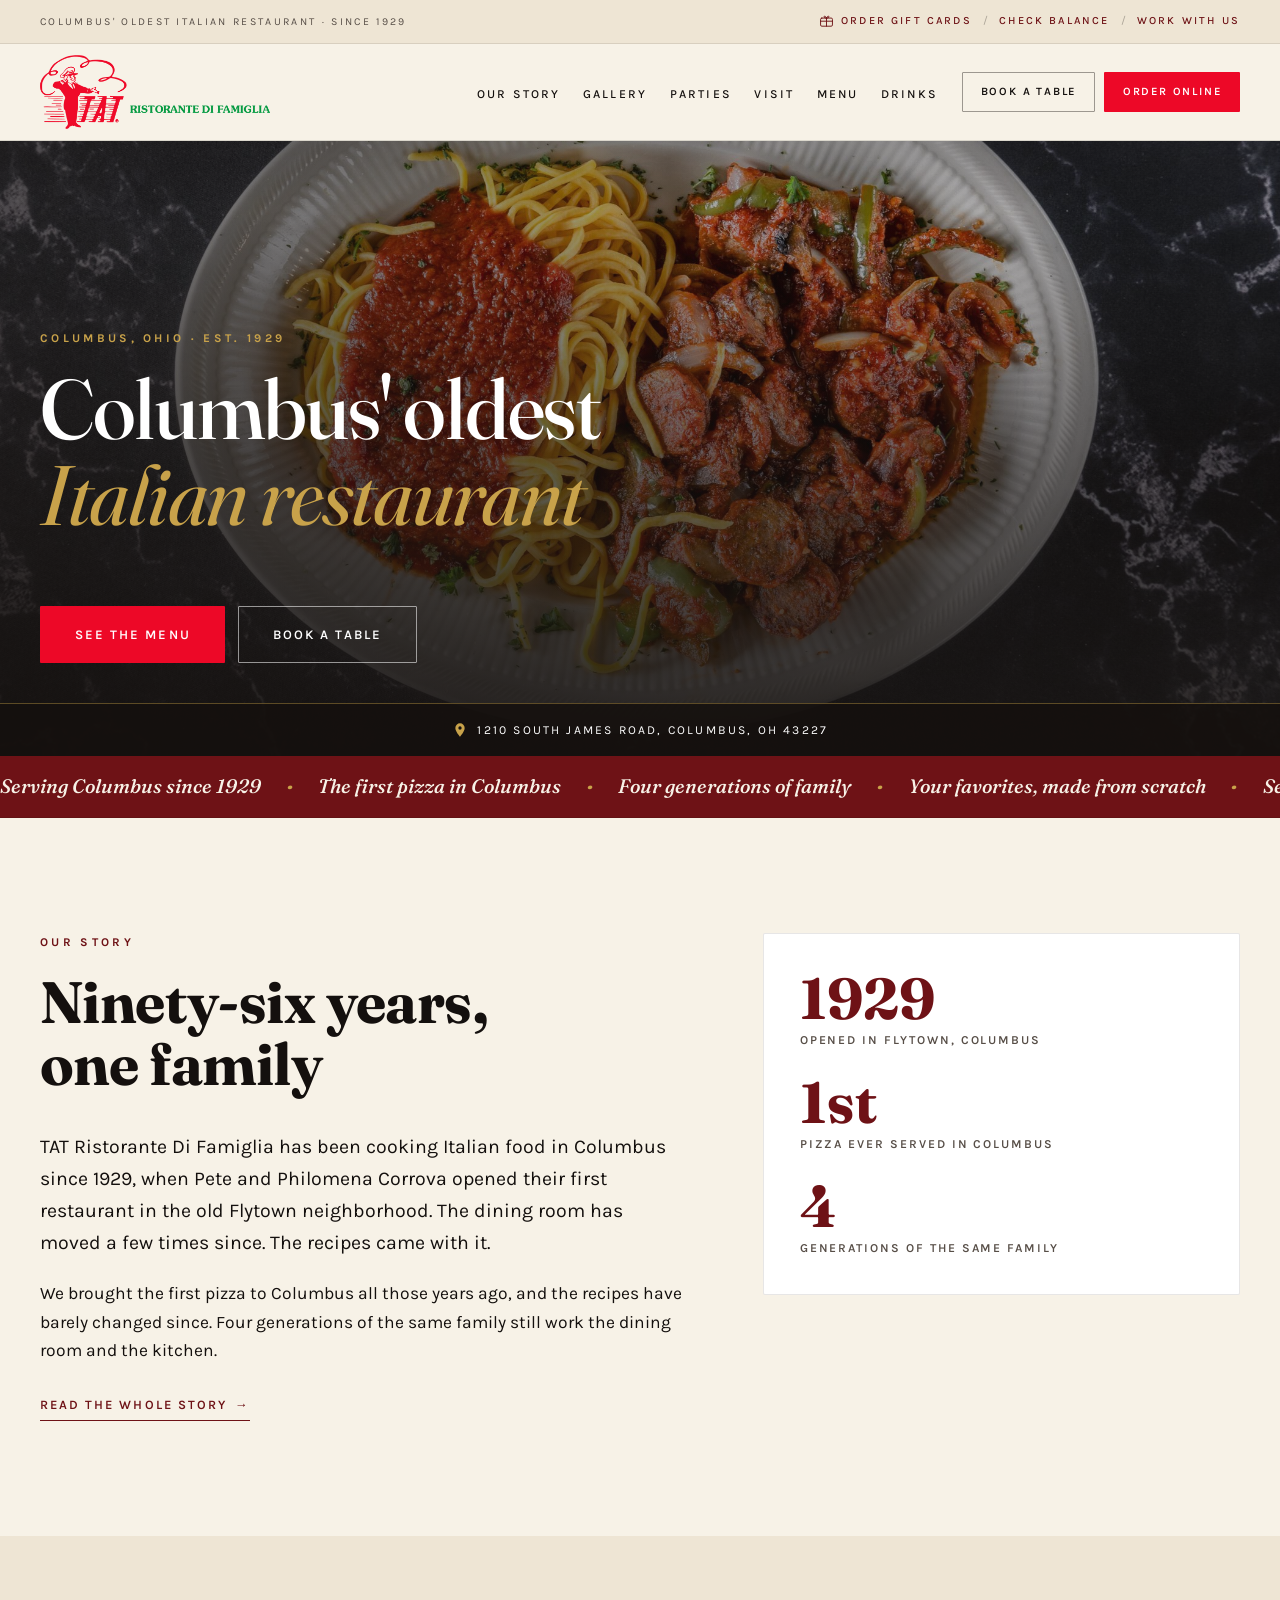
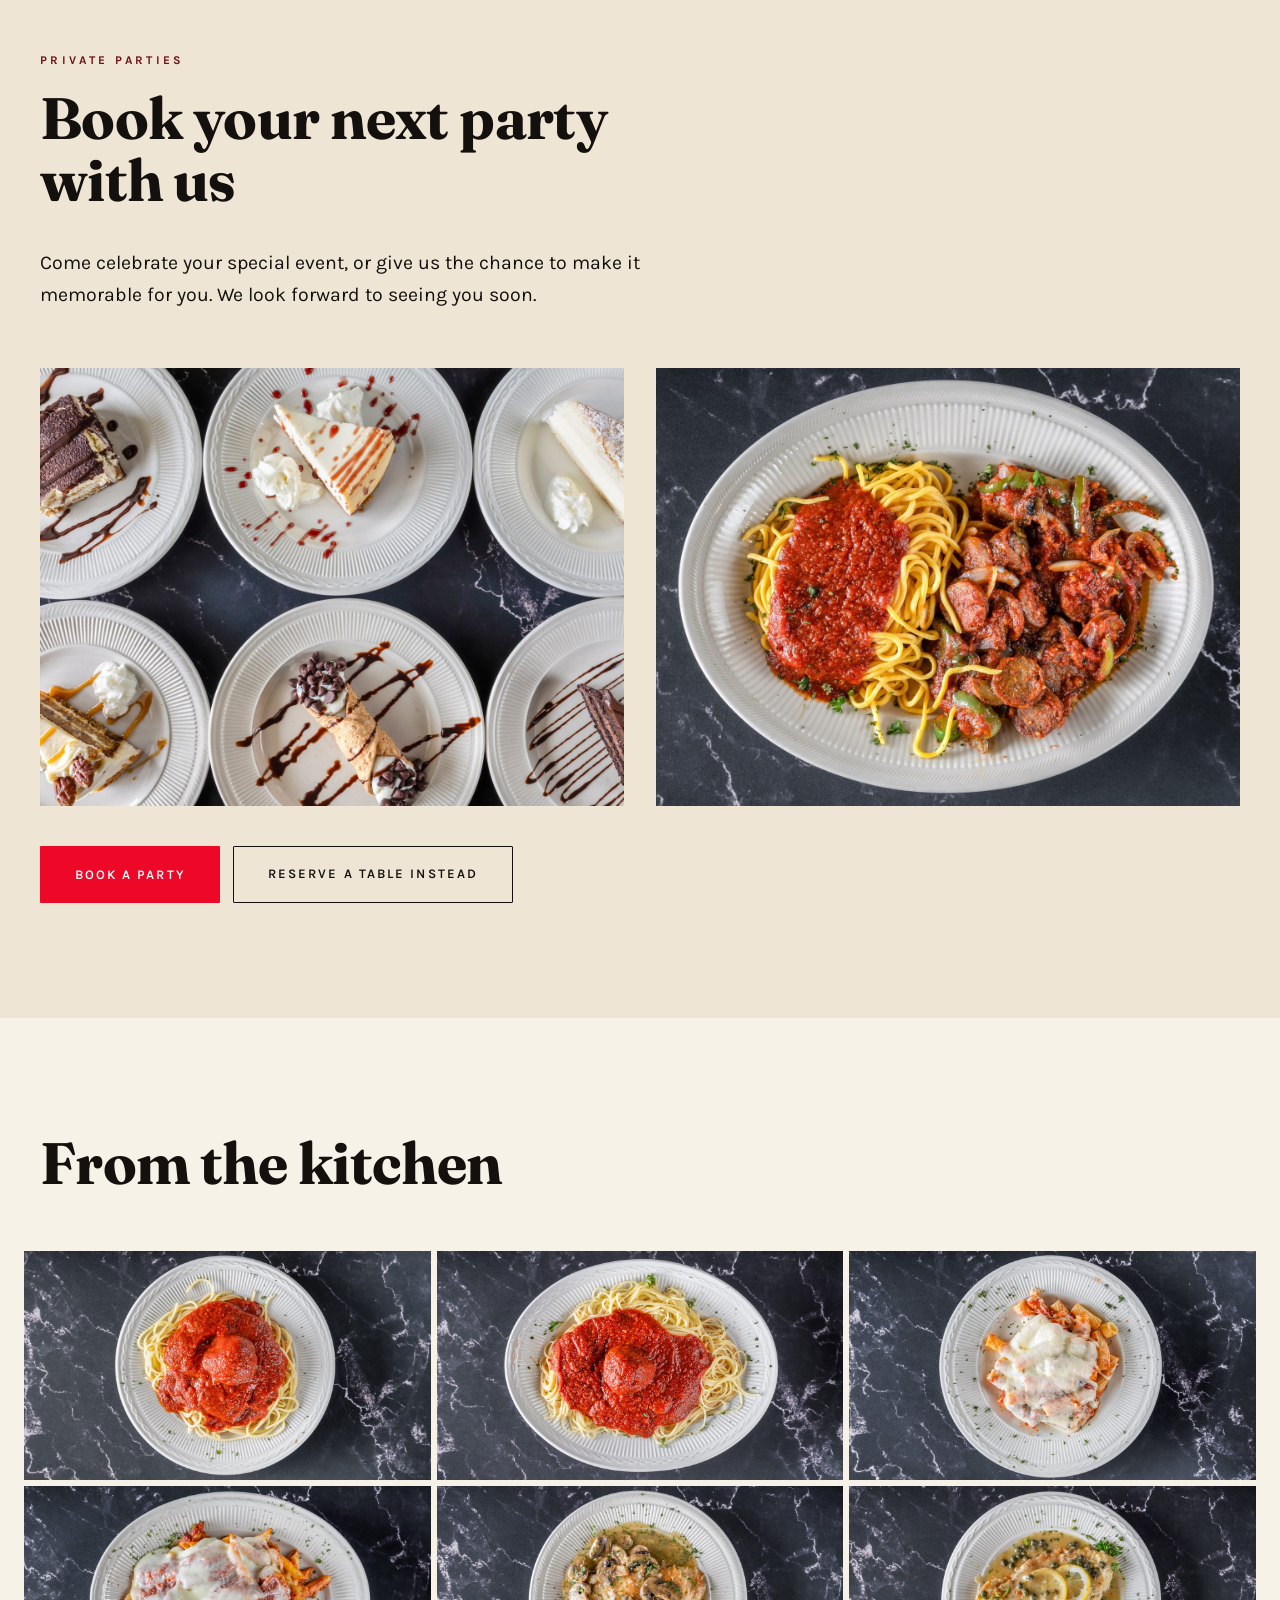
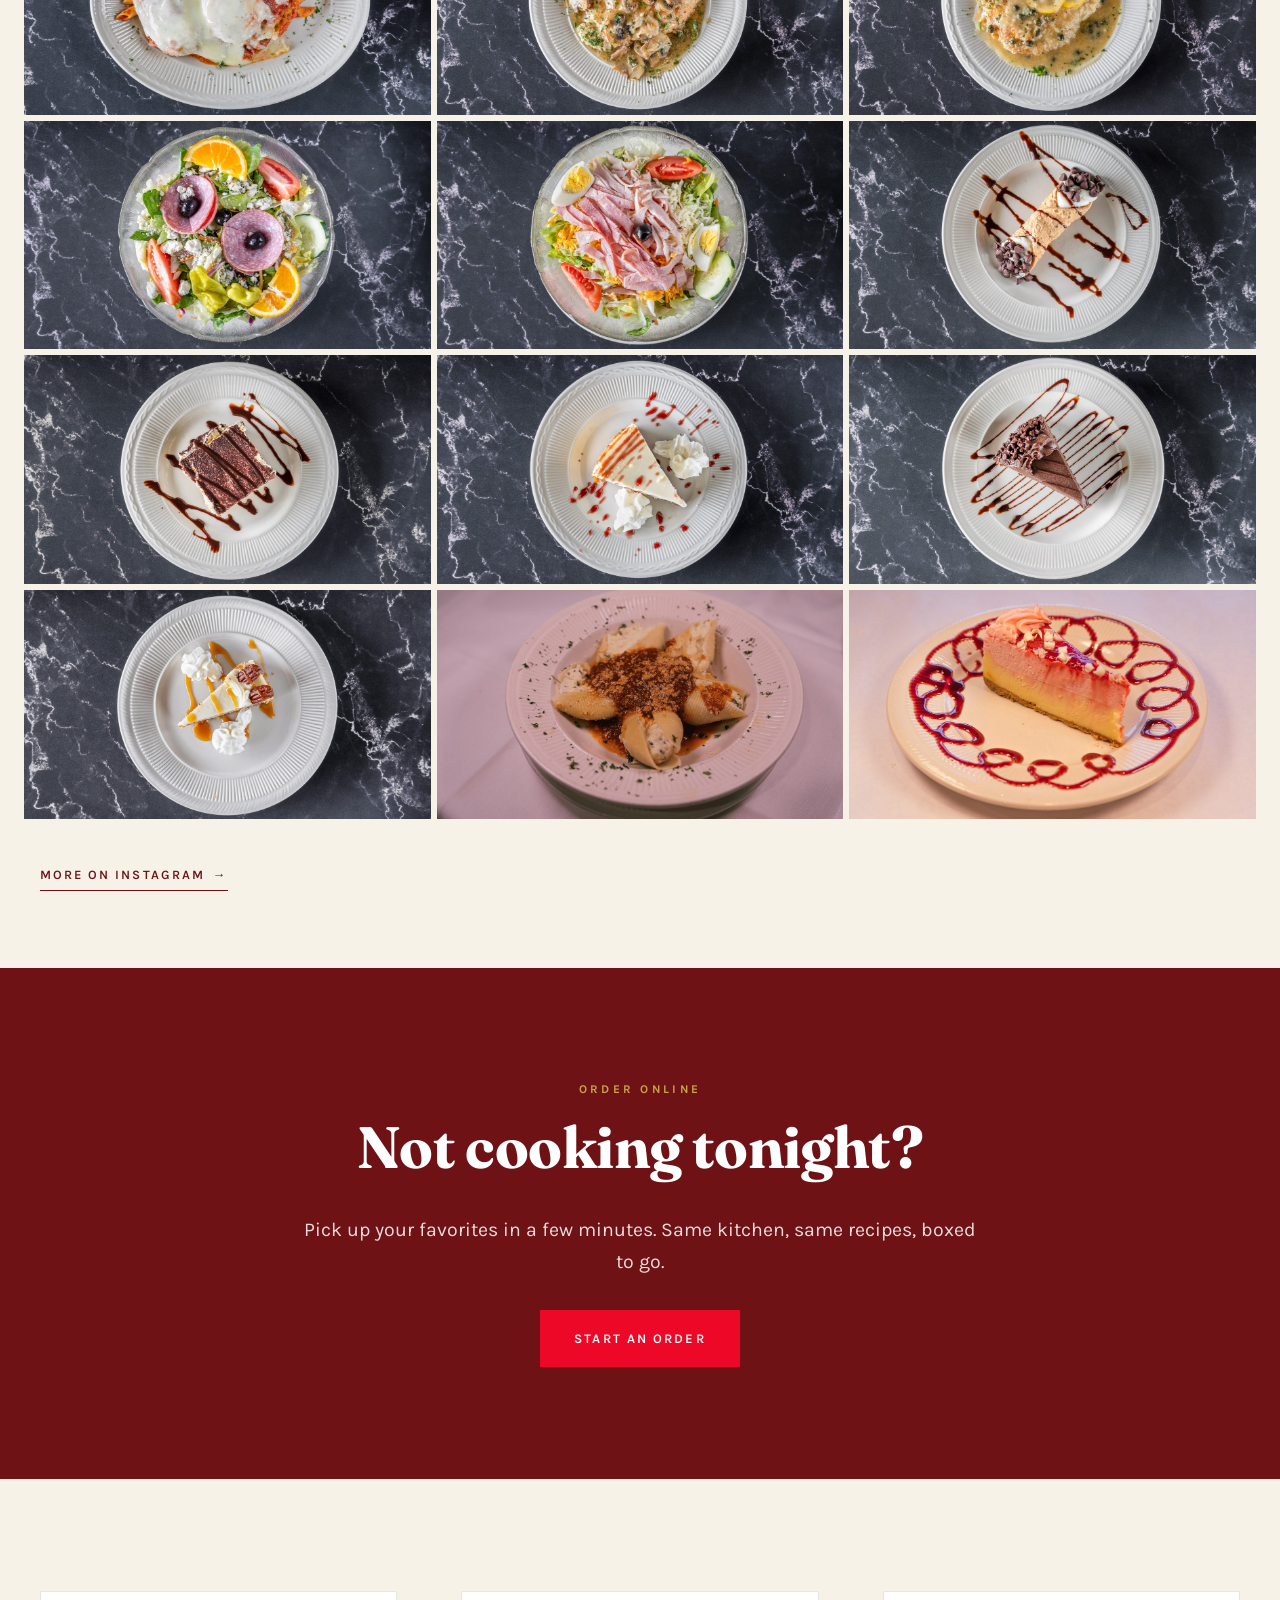
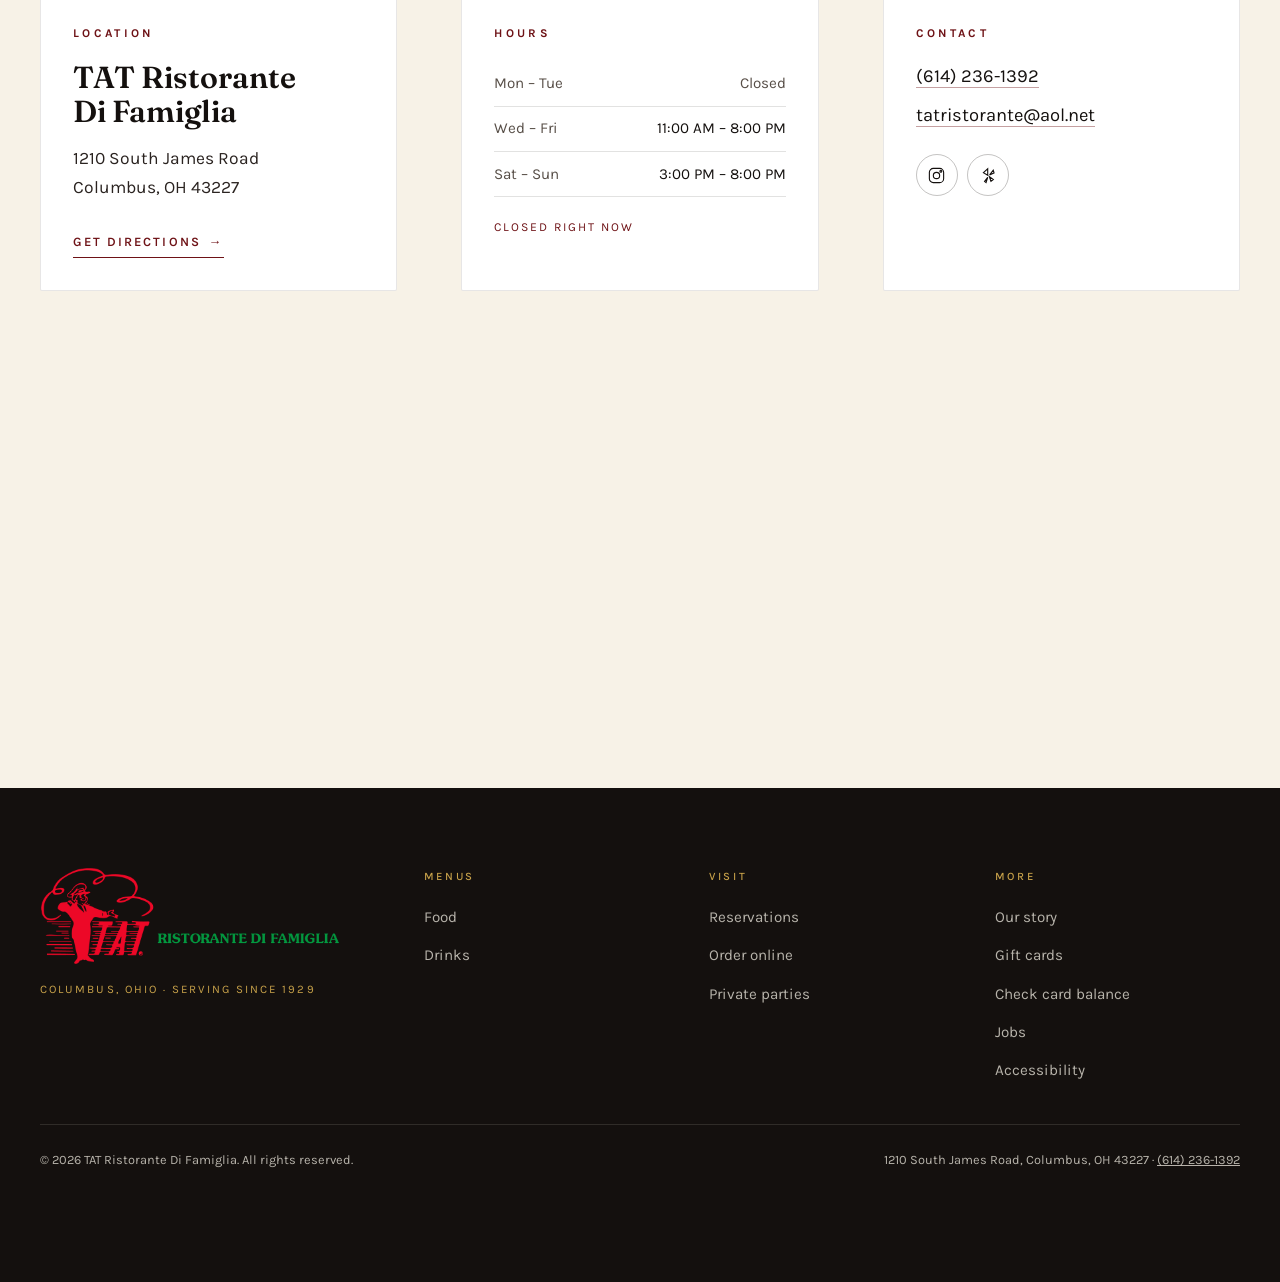
==== commit 36882643: "New site" ====
--- a/index.html
+++ b/index.html
@@ -20,7 +20,7 @@
 
 <link rel="preconnect" href="https://fonts.googleapis.com">
 <link rel="preconnect" href="https://fonts.gstatic.com" crossorigin>
-<link href="https://fonts.googleapis.com/css2?family=Bodoni+Moda:ital,opsz,wght@0,6..96,400;0,6..96,700;0,6..96,900;1,6..96,400&family=Jost:ital,wght@0,300;0,400;0,500;0,600;1,400&display=swap" rel="stylesheet">
+<link href="https://fonts.googleapis.com/css2?family=Fraunces:ital,opsz,wght@0,9..144,500;0,9..144,600;0,9..144,700;0,9..144,900;1,9..144,500;1,9..144,600&family=Karla:ital,wght@0,400;0,500;0,600;0,700;1,400;1,500&display=swap" rel="stylesheet">
 <link rel="icon" type="image/png" sizes="32x32" href="[data-uri]">
 <link rel="icon" href="assets/favicon.ico" sizes="any">
 <link rel="apple-touch-icon" href="assets/apple-touch-icon.png">
@@ -70,12 +70,14 @@
         </a>
         <span class="topbar-sep" aria-hidden="true">/</span>
         <a href="https://www.toasttab.com/tat-ristorante-di-famiglia-1210-s-james-road/findcard">Check balance</a>
+        <span class="topbar-sep" aria-hidden="true">/</span>
+        <a href="#" data-form="job">Work with us</a>
       </nav>
     </div>
   </div>
 
   <div class="header-inner">
-    <a class="wordmark" href="#top">
+    <a class="wordmark" href="#top" aria-label="TAT Ristorante Di Famiglia, home">
       <span class="logo-lockup" role="img" aria-label="TAT Ristorante Di Famiglia"></span>
     </a>
 
@@ -110,12 +112,11 @@
       <li><a href="drinks.html">Drink menu</a></li>
       <li><a href="story.html">Our story</a></li>
       <li><a href="story.html">Our story</a></li>
-      <li><a href="#catering">Catering</a></li>
       <li><a href="#parties">Private parties</a></li>
       <li><a href="#gallery">Gallery</a></li>
       <li><a href="#visit">Hours &amp; location</a></li>
       <li><a href="https://www.toasttab.com/tat-ristorante-di-famiglia-1210-s-james-road/giftcards">Gift cards</a></li>
-      <li><a href="https://tmt.spotapps.co/job-listings?spot_id=79712">Jobs</a></li>
+      <li><a href="#" data-form="job">Jobs</a></li>
     </ul>
     <div class="nav-mobile-cta">
       <a class="btn btn-solid" href="https://order.online/business/tat-ristorante-di-famiglia-47376">Order online</a>
@@ -146,12 +147,12 @@
   <div class="hero-body">
     <p class="eyebrow eyebrow-light">Columbus, Ohio &middot; Est. 1929</p>
 
-    <div class="hero-rotator" id="heroRotator" aria-live="polite">
-      <h1 class="hero-line is-active">Columbus' oldest<em>Italian restaurant</em></h1>
-      <h1 class="hero-line">First to bring<em>pizza to Columbus</em></h1>
-      <h1 class="hero-line">Homemade and<em>authentically Italian</em></h1>
-      <h1 class="hero-line">Four generations<em>of one family</em></h1>
-    </div>
+    <h1 class="hero-rotator" id="heroRotator" aria-live="polite">
+      <span class="hero-line is-active">Columbus' oldest<em>Italian restaurant</em></span>
+      <span class="hero-line">First to bring<em>pizza to Columbus</em></span>
+      <span class="hero-line">Homemade sauce,<em>pasta and pizza</em></span>
+      <span class="hero-line">Four generations<em>of one family</em></span>
+    </h1>
 
     <div class="hero-cta">
       <a class="btn btn-solid btn-lg" href="menu.html">See the menu</a>
@@ -172,42 +173,28 @@
       <span>Serving Columbus since 1929</span><b>&bull;</b>
       <span>The first pizza in Columbus</span><b>&bull;</b>
       <span>Four generations of family</span><b>&bull;</b>
-      <span>Homemade pasta &mdash; just ask</span><b>&bull;</b>
-      <span>Catering for any occasion</span><b>&bull;</b>
+      <span>Your favorites, made from scratch</span><b>&bull;</b>
     </span>
   </div>
 </div>
-<p class="sr-only">Serving Columbus since 1929. The first pizza in Columbus. Four generations of family. Homemade pasta. Catering for any occasion.</p>
+<p class="sr-only">Serving Columbus since 1929. The first pizza in Columbus. Four generations of family. Your favorites, made from scratch.</p>
 
 <!-- ============ ABOUT ============ -->
 <section class="about" id="about">
   <div class="wrap about-grid">
     <div class="about-copy reveal">
       <p class="eyebrow">Our story</p>
-      <h2 class="h-display">Ninety-six years<br>on the same corner</h2>
-      <p class="lede">TAT Ristorante Di Famiglia has been cooking authentic Italian food in Columbus since 1929. It has been our mission from the start to share the best of Italy with our friends, family and neighbors in Ohio's capital city.</p>
+      <h2 class="h-display">Ninety-six years,<br>one family</h2>
+      <p class="lede">TAT Ristorante Di Famiglia has been cooking Italian food in Columbus since 1929, when Pete and Philomena Corrova opened their first restaurant in the old Flytown neighborhood. The dining room has moved a few times since. The recipes came with it.</p>
       <p>We brought the first pizza to Columbus all those years ago, and the recipes have barely changed since. Four generations of the same family still work the dining room and the kitchen.</p>
       <a class="link-arrow" href="story.html">Read the whole story</a>
     </div>
 
     <div class="about-figures reveal">
-      <div class="stat"><span class="stat-num">1929</span><span class="stat-label">Opened on South James Road</span></div>
+      <div class="stat"><span class="stat-num">1929</span><span class="stat-label">Opened in Flytown, Columbus</span></div>
       <div class="stat"><span class="stat-num">1st</span><span class="stat-label">Pizza ever served in Columbus</span></div>
       <div class="stat"><span class="stat-num">4</span><span class="stat-label">Generations of the same family</span></div>
     </div>
-  </div>
-</section>
-
-<!-- ============ CATERING ============ -->
-<section class="split split-dark" id="catering">
-  <div class="split-media">
-    <img src="assets/photos/catering-table.jpg" alt="A table of Italian dishes served family style" loading="lazy">
-  </div>
-  <div class="split-copy">
-    <p class="eyebrow eyebrow-light">Catering</p>
-    <h2 class="h-display">Let us cater<br>your next event</h2>
-    <p>Birthday parties, holiday parties, corporate events, wedding festivities and everything in between. Each menu is built around your tastes and your guest count &mdash; however big or small.</p>
-    <a class="btn btn-solid btn-lg" href="tel:+16142361392">Call (614) 236-1392</a>
   </div>
 </section>
 
@@ -226,7 +213,7 @@
     </div>
 
     <div class="parties-cta reveal">
-      <a class="btn btn-solid btn-lg" href="tel:+16142361392">Book a party</a>
+      <button class="btn btn-solid btn-lg" type="button" data-form="party">Book a party</button>
       <a class="btn btn-ghost btn-lg" href="https://tmt.spotapps.co/reservations?spot_id=79712">Reserve a table instead</a>
     </div>
   </div>
@@ -236,8 +223,7 @@
 <section class="gallery" id="gallery">
   <div class="wrap">
     <div class="section-head reveal">
-      <p class="eyebrow">From the kitchen</p>
-      <h2 class="h-display">What's coming out tonight</h2>
+      <h2 class="h-display">From the kitchen</h2>
     </div>
   </div>
 
@@ -333,7 +319,7 @@
     </div>
 
     <div class="footer-col">
-      <h4>Menus</h4>
+      <h3 class="footer-head">Menus</h3>
       <ul>
         <li><a href="menu.html">Food</a></li>
         <li><a href="drinks.html">Drinks</a></li>
@@ -341,23 +327,22 @@
     </div>
 
     <div class="footer-col">
-      <h4>Visit</h4>
+      <h3 class="footer-head">Visit</h3>
       <ul>
         <li><a href="https://tmt.spotapps.co/reservations?spot_id=79712">Reservations</a></li>
         <li><a href="https://order.online/business/tat-ristorante-di-famiglia-47376">Order online</a></li>
-        <li><a href="#catering">Catering</a></li>
-        <li><a href="#parties">Private parties</a></li>
+          <li><a href="#parties">Private parties</a></li>
       </ul>
     </div>
 
     <div class="footer-col">
-      <h4>More</h4>
+      <h3 class="footer-head">More</h3>
       <ul>
         <li><a href="story.html">Our story</a></li>
         <li><a href="https://www.toasttab.com/tat-ristorante-di-famiglia-1210-s-james-road/giftcards">Gift cards</a></li>
         <li><a href="https://www.toasttab.com/tat-ristorante-di-famiglia-1210-s-james-road/findcard">Check card balance</a></li>
-        <li><a href="https://tmt.spotapps.co/job-listings?spot_id=79712">Jobs</a></li>
-        <li><a href="#">Accessibility</a></li>
+        <li><a href="#" data-form="job">Jobs</a></li>
+        <li><a href="accessibility.html">Accessibility</a></li>
       </ul>
     </div>
   </div>
@@ -386,6 +371,7 @@
   <button class="lb-next" id="lbNext" aria-label="Next image"><svg viewBox="0 0 24 24" aria-hidden="true"><path d="M9 4l8 8-8 8"/></svg></button>
 </div>
 
+<script src="form-config.js"></script>
 <script src="script.js"></script>
 </body>
 </html>
--- a/styles.css
+++ b/styles.css
@@ -14,13 +14,17 @@
   --brass:      #C8A24A;   /* aged sign gold */
   --ivory:      #F7F2E7;   /* paper */
   --paper:      #EEE5D4;   /* paper, one step down */
-  --muted:      #6B6058;
+  --muted:      #574E47;   /* darkened: was too light on cream */
+  --surface:    #FFFFFF;   /* panels behind dense text */
 
   --shell: min(1200px, 100% - 2.5rem);
   --gap: clamp(1rem, 3vw, 2rem);
 
-  --f-display: "Bodoni Moda", Georgia, serif;
-  --f-body: "Jost", "Helvetica Neue", Arial, sans-serif;
+  /* Fraunces is a soft, low-contrast serif — it keeps the old-signage warmth
+     without Bodoni's hairlines. Karla is a grotesque with even stroke weight,
+     which holds up far better than a geometric sans at body size. */
+  --f-display: "Fraunces", Georgia, "Iowan Old Style", "Times New Roman", serif;
+  --f-body: "Karla", "Segoe UI", "Helvetica Neue", Arial, sans-serif;
 
   --ease: cubic-bezier(.22,.61,.36,1);
   --topbar-h: 44px;         /* gift-card strip */
@@ -43,10 +47,12 @@
   background:var(--ivory);
   color:var(--ink);
   font-family:var(--f-body);
-  font-size:clamp(1rem, .95rem + .2vw, 1.075rem);
+  font-size:clamp(1.02rem, .97rem + .25vw, 1.09rem);
   line-height:1.65;
-  font-weight:300;
+  font-weight:400;
   -webkit-font-smoothing:antialiased;
+  font-optical-sizing:auto;
+  text-rendering:optimizeLegibility;
   overflow-x:hidden;
 }
 
@@ -77,16 +83,16 @@
 .h-display{
   font-family:var(--f-display);
   font-weight:700;
-  font-size:clamp(2.1rem, 1.3rem + 3.2vw, 4rem);
-  line-height:1.02;
-  letter-spacing:-.015em;
+  font-size:clamp(2rem, 1.25rem + 3vw, 3.7rem);
+  line-height:1.06;
+  letter-spacing:-.01em;
   margin:0 0 .6em;
 }
 
 .eyebrow{
   font-family:var(--f-body);
-  font-size:.72rem;
-  font-weight:500;
+  font-size:.74rem;
+  font-weight:700;
   letter-spacing:.28em;
   text-transform:uppercase;
   color:var(--wine);
@@ -96,7 +102,7 @@
 
 .lede{
   font-size:1.12em;
-  color:var(--ink-soft);
+  color:var(--ink);
   max-width:56ch;
 }
 
@@ -104,7 +110,7 @@
 .btn{
   display:inline-flex; align-items:center; justify-content:center;
   font-family:var(--f-body);
-  font-size:.8rem; font-weight:500;
+  font-size:.8rem; font-weight:600;
   letter-spacing:.16em; text-transform:uppercase;
   padding:.85rem 1.5rem;
   border:1px solid transparent;
@@ -128,7 +134,7 @@
 
 .link-arrow{
   display:inline-flex; align-items:center; gap:.5rem;
-  font-size:.8rem; font-weight:500;
+  font-size:.8rem; font-weight:600;
   letter-spacing:.16em; text-transform:uppercase;
   text-decoration:none;
   color:var(--wine);
@@ -163,17 +169,12 @@
    ========================================================= */
 .site-header{
   position:fixed; inset:0 0 auto 0; z-index:90;
-  transition:background .35s var(--ease), box-shadow .35s var(--ease);
-}
-.site-header::before{
-  content:""; position:absolute; inset:0;
-  background:linear-gradient(to bottom, rgba(20,16,14,.75), transparent);
-  pointer-events:none;
-  transition:opacity .35s var(--ease);
+  background:var(--ivory);
+  border-bottom:1px solid rgba(20,16,14,.12);
+  transition:box-shadow .35s var(--ease);
 }
 .site-header.is-stuck{
-  background:var(--ink);
-  box-shadow:0 1px 0 rgba(200,162,74,.35);
+  box-shadow:0 2px 14px rgba(20,16,14,.1);
 }
 .site-header.is-stuck .header-inner{ min-height:var(--header-h-stuck); }
 .site-header.is-stuck::before{ opacity:0; }
@@ -181,7 +182,8 @@
 
 /* ---------- Utility strip: gift cards ---------- */
 .topbar{
-  border-bottom:1px solid rgba(200,162,74,.28);
+  background:var(--paper);
+  border-bottom:1px solid rgba(20,16,14,.1);
   overflow:hidden;
   max-height:var(--topbar-h);
   transition:max-height .3s var(--ease), opacity .25s var(--ease);
@@ -198,20 +200,20 @@
   margin:0;
   font-size:.66rem; font-weight:400;
   letter-spacing:.22em; text-transform:uppercase;
-  color:rgba(247,242,231,.55);
+  color:var(--muted);
 }
 .topbar-links{ display:flex; align-items:center; gap:.7rem; }
 .topbar-links a{
   display:inline-flex; align-items:center; gap:.45rem;
   font-size:.68rem; font-weight:500;
   letter-spacing:.2em; text-transform:uppercase;
-  color:var(--brass); text-decoration:none;
+  color:var(--wine); text-decoration:none;
   padding:.25rem 0;
   border-bottom:1px solid transparent;
   transition:color .25s var(--ease), border-color .25s var(--ease);
 }
-.topbar-links a:hover{ color:#fff; border-bottom-color:currentColor; }
-.topbar-sep{ color:rgba(247,242,231,.3); font-size:.7rem; }
+.topbar-links a:hover{ color:var(--red); border-bottom-color:currentColor; }
+.topbar-sep{ color:rgba(20,16,14,.3); font-size:.7rem; }
 .topbar-icon{
   width:15px; height:15px; flex:none;
   fill:none; stroke:currentColor; stroke-width:1.5;
@@ -241,19 +243,19 @@
   display:flex; gap:1.4rem; list-style:none; margin:0; padding:0;
 }
 .nav-desktop a{
-  font-size:.74rem; font-weight:400;
-  letter-spacing:.2em; text-transform:uppercase;
-  color:#fff; text-decoration:none;
+  font-size:.76rem; font-weight:500;
+  letter-spacing:.18em; text-transform:uppercase;
+  color:var(--ink); text-decoration:none;
   padding-bottom:.25rem;
   border-bottom:1px solid transparent;
   transition:border-color .25s var(--ease), color .25s var(--ease);
 }
-.nav-desktop a:hover{ border-color:var(--brass); color:var(--brass); }
+.nav-desktop a:hover{ border-color:var(--wine); color:var(--wine); }
 
 .header-actions{ display:flex; gap:.6rem; }
 .header-actions .btn{ padding:.6rem 1.1rem; font-size:.7rem; }
-.header-actions .btn-ghost{ color:#fff; border-color:rgba(255,255,255,.5); }
-.header-actions .btn-ghost:hover{ background:#fff; color:var(--ink); }
+.header-actions .btn-ghost{ color:var(--ink); border-color:rgba(20,16,14,.4); }
+.header-actions .btn-ghost:hover{ background:var(--ink); color:var(--ivory); }
 
 .nav-toggle{
   display:none;
@@ -261,7 +263,7 @@
 }
 .nav-toggle-bars{ display:block; width:26px; }
 .nav-toggle-bars i{
-  display:block; height:1.5px; background:#fff; margin:6px 0;
+  display:block; height:2px; background:var(--ink); margin:6px 0;
   transition:transform .3s var(--ease), opacity .3s var(--ease);
 }
 .nav-toggle[aria-expanded="true"] i:nth-child(1){ transform:translateY(7.5px) rotate(45deg); }
@@ -284,7 +286,7 @@
 .nav-mobile a{
   display:block; padding:.95rem 0;
   color:var(--ivory); text-decoration:none;
-  font-family:var(--f-display); font-size:1.5rem;
+  font-family:var(--f-display); font-weight:500; font-size:1.5rem;
 }
 .nav-mobile-cta{ display:grid; gap:.7rem; }
 .nav-mobile-cta .btn-ghost{ color:var(--ivory); }
@@ -314,7 +316,7 @@
    ========================================================= */
 .hero{
   position:relative;
-  min-height:100svh;
+  min-height:min(84svh, 760px);
   display:flex; flex-direction:column; justify-content:flex-end;
   padding:calc(var(--header-h) + 3rem) 0 0;
   color:#fff;
@@ -344,10 +346,10 @@
      than a scrim over a dim room photo would. */
   background:
     linear-gradient(to top,
-      rgba(20,16,14,.96) 0%, rgba(20,16,14,.78) 34%,
-      rgba(20,16,14,.5) 66%, rgba(20,16,14,.74) 100%),
+      rgba(20,16,14,.9) 0%, rgba(20,16,14,.6) 38%,
+      rgba(20,16,14,.28) 72%, rgba(20,16,14,.5) 100%),
     linear-gradient(to right,
-      rgba(20,16,14,.66) 0%, rgba(20,16,14,.2) 52%, rgba(20,16,14,0) 100%);
+      rgba(20,16,14,.55) 0%, rgba(20,16,14,.12) 55%, rgba(20,16,14,0) 100%);
 }
 
 .hero-body{
@@ -356,15 +358,19 @@
   padding-bottom:2.5rem;
 }
 
-.hero-rotator{ position:relative; min-height:clamp(6.5rem, 16vw, 13rem); }
+.hero-rotator{
+  position:relative; min-height:clamp(6.5rem, 16vw, 13rem);
+  margin:0; font-weight:inherit;
+}
 .hero-line{
+  display:block;
   position:absolute; inset:0;
   margin:0;
   font-family:var(--f-display);
-  font-weight:400;
-  font-size:clamp(2.6rem, 1.2rem + 6vw, 6.2rem);
-  line-height:.98;
-  letter-spacing:-.02em;
+  font-weight:500;
+  font-size:clamp(2.4rem, 1.1rem + 5.2vw, 5.4rem);
+  line-height:1.02;
+  letter-spacing:-.015em;
   opacity:0;
   transform:translateY(18px);
   transition:opacity .8s var(--ease), transform .8s var(--ease);
@@ -397,9 +403,9 @@
    MARQUEE  (signature element)
    ========================================================= */
 .marquee{
-  background:var(--ink);
-  color:var(--brass);
-  border-bottom:1px solid rgba(200,162,74,.25);
+  background:var(--wine);
+  color:var(--ivory);
+  border-bottom:1px solid rgba(20,16,14,.12);
   overflow:hidden;
   padding:.9rem 0;
 }
@@ -411,11 +417,11 @@
   display:flex; align-items:center; gap:1.6rem;
   padding-right:1.6rem;
   font-family:var(--f-display);
-  font-style:italic;
+  font-style:italic; font-weight:500;
   font-size:clamp(1rem, .9rem + .4vw, 1.35rem);
   white-space:nowrap;
 }
-.marquee-group b{ color:var(--red); font-size:.7em; }
+.marquee-group b{ color:var(--brass); font-size:.7em; }
 @keyframes slide{ to{ transform:translateX(-50%); } }
 
 /* =========================================================
@@ -432,8 +438,10 @@
 
 .about-figures{
   display:grid; gap:1.5rem;
-  border-left:1px solid rgba(20,16,14,.15);
-  padding-left:clamp(1.5rem, 3vw, 2.5rem);
+  background:var(--surface);
+  border:1px solid rgba(20,16,14,.1);
+  border-radius:2px;
+  padding:clamp(1.75rem, 3vw, 2.25rem);
 }
 .stat{ display:grid; gap:.15rem; }
 .stat-num{
@@ -443,7 +451,8 @@
   color:var(--wine);
 }
 .stat-label{
-  font-size:.74rem; letter-spacing:.18em; text-transform:uppercase;
+  font-size:.76rem; font-weight:600;
+  letter-spacing:.16em; text-transform:uppercase;
   color:var(--muted);
 }
 
@@ -451,7 +460,7 @@
    SPLIT (catering)
    ========================================================= */
 .split{ display:grid; grid-template-columns:1fr 1fr; align-items:stretch; }
-.split-dark{ background:var(--ink); color:var(--ivory); }
+.split-dark{ background:var(--paper); color:var(--ink); }
 .split-media{ min-height:420px; position:relative; }
 .split-media img{ position:absolute; inset:0; width:100%; height:100%; object-fit:cover; }
 .split-copy{
@@ -459,7 +468,7 @@
   display:flex; flex-direction:column; justify-content:center;
   align-items:flex-start;
 }
-.split-copy p{ max-width:46ch; margin:0 0 2rem; color:rgba(247,242,231,.8); }
+.split-copy p{ max-width:46ch; margin:0 0 2rem; color:var(--ink-soft); }
 
 /* =========================================================
    PARTIES
@@ -527,50 +536,57 @@
 /* =========================================================
    VISIT
    ========================================================= */
-.visit{ background:var(--ink); color:var(--ivory); padding:clamp(4rem, 9vw, 7rem) 0 0; }
-.visit .eyebrow{ color:var(--brass); }
+.visit{ background:var(--ivory); color:var(--ink); padding:clamp(4rem, 9vw, 7rem) 0 0; }
+.visit .eyebrow{ color:var(--wine); }
 .visit-grid{
   display:grid; grid-template-columns:repeat(3, 1fr);
   gap:clamp(2rem, 5vw, 4rem);
   padding-bottom:clamp(3rem, 6vw, 5rem);
 }
-.visit-card address{ font-style:normal; margin:0 0 1.5rem; color:rgba(247,242,231,.8); }
+.visit-card{
+  background:var(--surface);
+  border:1px solid rgba(20,16,14,.1);
+  border-radius:2px;
+  padding:clamp(1.5rem, 3vw, 2rem);
+}
+.visit-card address{ font-style:normal; margin:0 0 1.5rem; color:var(--ink-soft); }
 .visit-h{
-  font-family:var(--f-display); font-weight:400;
+  font-family:var(--f-display); font-weight:600;
   font-size:1.9rem; line-height:1.1; margin:0 0 1rem;
 }
-.visit .link-arrow{ color:var(--brass); }
-.visit .link-arrow:hover{ color:#fff; }
+.visit .link-arrow{ color:var(--wine); }
+.visit .link-arrow:hover{ color:var(--red); }
 
 .hours{ list-style:none; margin:0 0 1.25rem; padding:0; }
 .hours li{
   display:flex; justify-content:space-between; gap:1rem;
   padding:.6rem 0;
-  border-bottom:1px solid rgba(247,242,231,.12);
+  border-bottom:1px solid rgba(20,16,14,.12);
   font-size:.95rem;
 }
-.hours li span:first-child{ color:rgba(247,242,231,.65); }
+.hours li span:first-child{ color:var(--muted); }
 .hours .closed{ color:var(--muted); }
 .hours-note{
   font-size:.76rem; letter-spacing:.16em; text-transform:uppercase;
-  margin:0; color:var(--brass);
-}
-.hours-note.is-open{ color:#6FBF73; }
+  margin:0; color:var(--wine);
+}
+.hours-note.is-open{ color:#2E7D42; }
 
 .contact-line{ margin:0 0 .5rem; font-size:1.15rem; }
-.contact-line a{ text-decoration:none; border-bottom:1px solid rgba(200,162,74,.5); }
-.contact-line a:hover{ color:var(--brass); }
+.contact-line a{ text-decoration:none; border-bottom:1px solid rgba(110,18,22,.4); }
+.contact-line a:hover{ color:var(--wine); }
 .socials{ display:flex; gap:.6rem; margin-top:1.5rem; }
 .socials a{
   width:42px; height:42px; display:grid; place-items:center;
-  border:1px solid rgba(247,242,231,.25); border-radius:50%;
+  border:1px solid rgba(20,16,14,.25); border-radius:50%;
   transition:background .25s var(--ease), border-color .25s var(--ease);
 }
-.socials svg{ width:19px; fill:none; stroke:var(--ivory); stroke-width:1.4; }
-.socials a:hover{ background:var(--brass); border-color:var(--brass); }
+.socials svg{ width:19px; fill:none; stroke:var(--ink); stroke-width:1.4; }
+.socials a:hover{ background:var(--wine); border-color:var(--wine); }
+.socials a:hover svg{ stroke:var(--ivory); fill:var(--ivory); }
 .socials a:hover svg{ stroke:var(--ink); fill:var(--ink); }
 
-.map-strip{ height:clamp(280px, 34vw, 420px); filter:grayscale(1) contrast(1.05); }
+.map-strip{ height:clamp(280px, 34vw, 420px); }
 .map-strip iframe{ width:100%; height:100%; border:0; display:block; }
 
 /* =========================================================
@@ -589,7 +605,7 @@
   letter-spacing:.18em; text-transform:uppercase;
   color:var(--brass);
 }
-.footer-col h4{
+.footer-col .footer-head{
   margin:0 0 1rem;
   font-size:.7rem; font-weight:500;
   letter-spacing:.24em; text-transform:uppercase;
@@ -637,7 +653,7 @@
   max-width:100%; max-height:78svh; object-fit:contain;
 }
 .lb-figure figcaption{
-  font-family:var(--f-display); font-style:italic;
+  font-family:var(--f-display); font-style:italic; font-weight:500;
   color:var(--ivory); font-size:1.05rem;
 }
 .lb-close{
@@ -674,6 +690,7 @@
 }
 
 @media (max-width: 860px){
+  .hero{ min-height:min(72svh, 620px); }
   .about-grid{ grid-template-columns:1fr; }
   .about-figures{
     border-left:0; padding-left:0;
@@ -690,13 +707,40 @@
 }
 
 @media (max-width: 620px){
-  :root{ --topbar-h:36px; --nav-h:72px; --header-h-stuck:68px; }
+  :root{ --topbar-h:34px; --nav-h:62px; --header-h-stuck:60px; }
   .topbar-inner{ justify-content:center; }
   .topbar-tag{ display:none; }
-  .topbar-links a{ font-size:.62rem; letter-spacing:.14em; }
-  .wordmark .logo-lockup{ height:60px; }
-  .site-header.is-stuck .wordmark .logo-lockup{ height:48px; }
-  .gallery-grid{ grid-template-columns:1fr; }
+  .topbar-links a{ font-size:.62rem; letter-spacing:.12em; }
+  .wordmark .logo-lockup{ height:46px; }
+  .site-header.is-stuck .wordmark .logo-lockup{ height:40px; }
+
+  /* The hero was taking the whole screen on a phone, so the page looked like
+     one big dark photo before you scrolled. */
+  .hero{ min-height:auto; padding-bottom:0; }
+  .hero-body{ padding-bottom:2.25rem; }
+
+  /* On a narrow screen the headline sits right on top of the food, so the
+     scrim has to be heavier here than it is on a wide one. */
+  .hero-scrim{
+    background:linear-gradient(to top,
+      rgba(20,16,14,.94) 0%, rgba(20,16,14,.86) 45%,
+      rgba(20,16,14,.72) 80%, rgba(20,16,14,.8) 100%);
+  }
+  .hero-rotator{ min-height:8.5rem; }
+  .hero-line{ font-size:clamp(2.1rem, 9vw, 2.9rem); }
+  .hero-cta{ gap:.6rem; margin-top:1.5rem; }
+  .hero-cta .btn{ flex:1 1 100%; }
+
+  /* Two across reads better than one giant tile per screen. */
+  .gallery-grid{ grid-template-columns:repeat(2, 1fr); gap:4px; }
+  .tile-cap{ font-size:.72rem; padding:1rem .5rem .5rem; }
+
+  /* Bigger tap targets and a touch more room to breathe. */
+  .btn{ padding:.95rem 1.4rem; }
+  .btn-lg{ padding:1.05rem 1.6rem; font-size:.78rem; }
+  .menu-item{ padding:1.05rem 0; }
+  .menu-tab{ padding:.85rem .8rem .7rem; font-size:.74rem; }
+  .nav-mobile a{ padding:1.05rem 0; }
   .parties-imgs{ grid-template-columns:1fr; }
   .about-figures{ grid-template-columns:1fr; gap:1.25rem; }
   .review p{ max-width:none; }
@@ -708,6 +752,7 @@
   .hero-address{ font-size:.66rem; letter-spacing:.12em; }
 }
 
+
 /* =========================================================
    MOTION PREFERENCES
    ========================================================= */
@@ -746,10 +791,10 @@
 .page-hero-body{ position:relative; z-index:2; }
 .page-hero-h{
   font-family:var(--f-display);
-  font-weight:400;
-  font-size:clamp(2.4rem, 1.2rem + 5vw, 5.4rem);
-  line-height:.99;
-  letter-spacing:-.02em;
+  font-weight:500;
+  font-size:clamp(2.2rem, 1.1rem + 4.4vw, 4.8rem);
+  line-height:1.04;
+  letter-spacing:-.015em;
   margin:0 0 1.25rem;
 }
 .page-hero-h em{
@@ -761,7 +806,7 @@
 }
 
 /* ---------- The name (signature block) ---------- */
-.name-story{ background:var(--ink); color:var(--ivory); padding:clamp(3.5rem, 8vw, 7rem) 0; }
+.name-story{ background:var(--paper); color:var(--ink); padding:clamp(3.5rem, 8vw, 7rem) 0; }
 .name-story .wrap{
   display:grid; grid-template-columns:minmax(240px, .8fr) 1.2fr;
   gap:clamp(2.5rem, 6vw, 5rem);
@@ -769,7 +814,8 @@
 }
 
 .name-plate{
-  border:1px solid rgba(200,162,74,.45);
+  background:var(--surface);
+  border:1px solid rgba(110,18,22,.3);
   padding:clamp(1.75rem, 4vw, 2.75rem) 1.5rem;
   text-align:center;
   position:sticky; top:calc(var(--header-h-stuck) + 2rem);
@@ -777,41 +823,41 @@
 .name-mark{ width:100%; max-width:180px; margin:0 auto; }
 .name-expand{
   margin:1.5rem 0 0;
-  font-size:.72rem; font-weight:400;
+  font-size:.72rem; font-weight:500;
   letter-spacing:.2em; text-transform:uppercase;
-  color:var(--brass);
+  color:var(--wine);
 }
 .name-tag{
   margin:1.75rem 0 0; padding-top:1.25rem;
-  border-top:1px solid rgba(247,242,231,.15);
+  border-top:1px solid rgba(20,16,14,.15);
   font-size:.68rem; letter-spacing:.28em; text-transform:uppercase;
-  color:rgba(247,242,231,.55);
-}
-
-.name-copy p{ color:rgba(247,242,231,.82); }
-.name-copy .lede{ color:rgba(247,242,231,.92); }
+  color:var(--muted);
+}
+
+.name-copy p{ color:var(--ink-soft); }
+.name-copy .lede{ color:var(--ink); }
 
 .legends{
   display:grid; grid-template-columns:1fr 1fr;
   gap:1.5rem; margin:2.5rem 0 1.5rem;
 }
 .legend{
-  border-top:2px solid var(--brass);
+  border-top:2px solid var(--wine);
   padding-top:1.1rem;
 }
 .legend h3{
   margin:0 0 .6rem;
   font-size:.72rem; font-weight:500;
   letter-spacing:.22em; text-transform:uppercase;
-  color:var(--brass);
+  color:var(--wine);
 }
 .legend p{ margin:0; font-size:.98rem; }
-.legend em{ color:var(--ivory); font-style:italic; }
+.legend em{ color:var(--ink); font-style:italic; }
 
 .footnote{
-  font-family:var(--f-display); font-style:italic;
+  font-family:var(--f-display); font-style:italic; font-weight:600;
   font-size:1.15rem;
-  color:var(--brass) !important;
+  color:var(--wine) !important;
 }
 
 /* ---------- Timeline ---------- */
@@ -842,7 +888,7 @@
 }
 .tl-body h3{
   margin:0 0 .6rem;
-  font-family:var(--f-display); font-weight:400; font-style:italic;
+  font-family:var(--f-display); font-weight:600; font-style:italic;
   font-size:1.4rem; line-height:1.2;
 }
 .tl-body p{ margin:0; max-width:62ch; color:var(--ink-soft); }
@@ -880,16 +926,24 @@
 .family{ padding:clamp(4rem, 9vw, 8rem) 0; }
 .family-grid{
   display:grid; grid-template-columns:repeat(4, 1fr);
+}
+/* Two people rather than four — don't stretch two cards across the full width. */
+.family-grid-two{
+  grid-template-columns:repeat(2, 1fr);
+  max-width:520px;
+}
+.family-grid,
+.family-grid-two{
   gap:1px; background:rgba(20,16,14,.15);
   border:1px solid rgba(20,16,14,.15);
 }
 .fam-card{
-  background:var(--ivory);
+  background:var(--surface);
   padding:clamp(1.5rem, 3vw, 2.25rem) 1.25rem;
   display:grid; gap:.4rem;
 }
 .fam-name{
-  font-family:var(--f-display);
+  font-family:var(--f-display); font-weight:600;
   font-size:1.65rem; line-height:1;
 }
 .fam-role{
@@ -907,7 +961,7 @@
 .story-close{ padding:clamp(4rem, 9vw, 8rem) 0; text-align:center; }
 .story-close-inner{ display:grid; justify-items:center; }
 .story-close-quote{
-  font-family:var(--f-display);
+  font-family:var(--f-display); font-weight:500;
   font-size:clamp(1.4rem, 1rem + 1.8vw, 2.5rem);
   line-height:1.25;
   max-width:26ch;
@@ -938,23 +992,24 @@
    ========================================================= */
 
 .menu-head{
-  background:var(--ink); color:var(--ivory);
+  background:var(--paper); color:var(--ink);
   padding:calc(var(--header-h) + clamp(3rem, 7vw, 5rem)) 0 clamp(2.5rem, 5vw, 3.5rem);
 }
 .menu-title{
   font-family:var(--f-display); font-weight:400;
-  font-size:clamp(2.4rem, 1.2rem + 5vw, 5rem);
-  line-height:1; letter-spacing:-.02em;
+  font-size:clamp(2.2rem, 1.1rem + 4.4vw, 4.4rem);
+  line-height:1.05; letter-spacing:-.015em;
   margin:0 0 1rem;
 }
-.menu-intro{ max-width:52ch; margin:0; color:rgba(247,242,231,.8); }
+.menu-intro{ max-width:52ch; margin:0; color:var(--ink-soft); }
 
 /* ---------- Sticky tab bar ---------- */
 .menu-tabs{
   position:sticky; top:var(--header-h-stuck); z-index:70;
-  background:var(--ink);
-  border-top:1px solid rgba(200,162,74,.3);
-  border-bottom:1px solid rgba(200,162,74,.3);
+  background:var(--ivory);
+  border-top:1px solid rgba(20,16,14,.12);
+  border-bottom:1px solid rgba(20,16,14,.12);
+  box-shadow:0 2px 10px rgba(20,16,14,.06);
 }
 .menu-tabs-inner{
   display:flex; align-items:center; gap:1.5rem;
@@ -970,34 +1025,34 @@
   flex:none;
   background:none; border:0; cursor:pointer;
   padding:1.15rem .9rem 1rem;
-  color:rgba(247,242,231,.65);
+  color:var(--muted);
   font-family:var(--f-body);
-  font-size:.76rem; font-weight:400;
+  font-size:.78rem; font-weight:500;
   letter-spacing:.2em; text-transform:uppercase;
   white-space:nowrap;
   border-bottom:2px solid transparent;
   transition:color .25s var(--ease), border-color .25s var(--ease);
 }
-.menu-tab:hover{ color:var(--ivory); }
-.menu-tab[aria-selected="true"]{ color:var(--brass); border-bottom-color:var(--brass); }
+.menu-tab:hover{ color:var(--ink); }
+.menu-tab[aria-selected="true"]{ color:var(--wine); border-bottom-color:var(--wine); }
 
 .menu-search{ position:relative; flex:0 0 220px; }
 .menu-search input{
   width:100%;
   font-family:var(--f-body); font-size:.9rem;
   padding:.6rem 2rem .6rem .85rem;
-  color:var(--ivory);
-  background:rgba(247,242,231,.08);
-  border:1px solid rgba(247,242,231,.2);
+  color:var(--ink);
+  background:#fff;
+  border:1px solid rgba(20,16,14,.25);
   border-radius:1px;
 }
-.menu-search input::placeholder{ color:rgba(247,242,231,.45); }
-.menu-search input:focus{ background:rgba(247,242,231,.14); }
+.menu-search input::placeholder{ color:var(--muted); }
+.menu-search input:focus{ border-color:var(--wine); }
 .menu-search input::-webkit-search-cancel-button{ display:none; }
 .menu-search-clear{
   position:absolute; right:.35rem; top:50%; transform:translateY(-50%);
   background:none; border:0; cursor:pointer;
-  color:var(--brass); font-size:1.4rem; line-height:1;
+  color:var(--wine); font-size:1.4rem; line-height:1;
   padding:0 .35rem;
 }
 
@@ -1005,8 +1060,8 @@
 .menu-body{ padding:clamp(2.5rem, 6vw, 4rem) 0 clamp(4rem, 8vw, 6rem); }
 .menu-note{
   max-width:70ch; margin:0 0 1.5rem;
-  font-family:var(--f-display); font-style:italic;
-  font-size:1.1rem; color:var(--wine);
+  font-family:var(--f-display); font-style:italic; font-weight:600;
+  font-size:1.15rem; color:var(--wine);
 }
 .menu-filter-status{
   margin:0 0 1.5rem; min-height:1.2em;
@@ -1040,6 +1095,7 @@
 .menu-section{ margin-bottom:clamp(2.5rem, 5vw, 4rem); scroll-margin-top:calc(var(--header-h-stuck) + 90px); }
 .menu-section-h{
   font-family:var(--f-display); font-weight:700;
+  margin-bottom:1rem;
   font-size:clamp(1.5rem, 1.2rem + 1.2vw, 2.1rem);
   line-height:1.1; margin:0 0 .5rem;
   padding-bottom:.75rem;
@@ -1050,17 +1106,25 @@
   font-size:.9rem; color:var(--muted);
 }
 
-.menu-items{ list-style:none; margin:0; padding:0; }
+.menu-items{
+  list-style:none; margin:0; padding:0 clamp(1rem, 2.5vw, 1.75rem);
+  background:var(--surface);
+  border:1px solid rgba(20,16,14,.1);
+  border-radius:2px;
+}
 .menu-item{
-  padding:.95rem 0;
-  border-bottom:1px solid rgba(20,16,14,.12);
-}
+  padding:1rem 0;
+  border-bottom:1px solid rgba(20,16,14,.1);
+}
+.menu-item:last-child{ border-bottom:0; }
 .menu-item-line{
   display:flex; align-items:baseline; gap:.5rem;
 }
 .menu-item-name{
-  font-family:var(--f-display);
-  font-size:1.1rem; line-height:1.25;
+  font-family:var(--f-body);
+  font-weight:600;
+  font-size:1.05rem; line-height:1.3;
+  letter-spacing:.005em;
   flex:0 1 auto;
 }
 /* The dotted leader that runs to the price, like a printed menu */
@@ -1086,8 +1150,8 @@
   color:var(--muted); margin-left:.35rem;
 }
 .menu-item-desc{
-  margin:.35rem 0 0; max-width:64ch;
-  font-size:.92rem; color:var(--ink-soft);
+  margin:.4rem 0 0; max-width:64ch;
+  font-size:.94rem; line-height:1.55; color:var(--ink-soft);
 }
 .menu-tag{
   display:inline-block; flex:none;
@@ -1105,7 +1169,7 @@
 
 .menu-empty{
   padding:3rem 0; text-align:center;
-  font-family:var(--f-display); font-style:italic; font-size:1.3rem;
+  font-family:var(--f-display); font-style:italic; font-weight:500; font-size:1.3rem;
   color:var(--muted);
 }
 .menu-legal{
@@ -1132,3 +1196,166 @@
   .menu-item-price{ margin-top:.15rem; }
   .menu-tag{ margin-top:.15rem; }
 }
+
+/* ---------- Minimum legible text on handheld screens ----------
+   A handful of small uppercase labels were dipping under 11px, which is
+   uncomfortable on anything held at arm's length. Floor them for phones and
+   tablets both; at desk viewing distance the smaller sizes are fine. */
+@media (max-width: 900px){
+  .topbar-links a{ font-size:.7rem; }
+  .menu-tag{ font-size:.72rem; padding:.22rem .5rem; }
+  .menu-item-price .price-label,
+  .menu-item-suffix{ font-size:.72rem; }
+  .name-tag,
+  .fam-role,
+  .review-src,
+  .footer-tag{ font-size:.72rem; }
+  .menu-item-desc{ font-size:.95rem; }
+  .stat-label{ font-size:.76rem; }
+  .hero-address{ font-size:.7rem; letter-spacing:.1em; }
+}
+
+/* =========================================================
+   ==========  MODAL FORMS  ===============================
+   Party enquiries and job applications. The markup is built
+   by script.js, so these styles have no matching HTML.
+   ========================================================= */
+
+.modal{
+  position:fixed; inset:0; z-index:130;
+  display:grid; place-items:center;
+  padding:clamp(1rem, 4vw, 2.5rem);
+  background:rgba(20,16,14,.72);
+  opacity:0; pointer-events:none;
+  transition:opacity .25s var(--ease);
+  overflow-y:auto;
+}
+.modal.is-open{ opacity:1; pointer-events:auto; }
+
+.modal-panel{
+  position:relative;
+  width:min(560px, 100%);
+  max-height:calc(100svh - 3rem);
+  overflow-y:auto;
+  background:var(--surface);
+  border:1px solid rgba(20,16,14,.15);
+  border-radius:3px;
+  padding:clamp(1.75rem, 4vw, 2.75rem);
+  box-shadow:0 24px 60px rgba(20,16,14,.35);
+  transform:translateY(12px);
+  transition:transform .25s var(--ease);
+}
+.modal.is-open .modal-panel{ transform:none; }
+
+.modal-close{
+  position:absolute; top:.5rem; right:.75rem;
+  background:none; border:0; cursor:pointer;
+  font-size:2rem; line-height:1; color:var(--muted);
+  padding:.25rem .5rem;
+}
+.modal-close:hover{ color:var(--ink); }
+
+.modal-title{
+  font-family:var(--f-display); font-weight:700;
+  font-size:clamp(1.6rem, 1.3rem + 1.2vw, 2.1rem);
+  line-height:1.1; margin:0 0 .6rem;
+}
+.modal-intro{ margin:0 0 1.75rem; color:var(--ink-soft); font-size:.98rem; }
+
+.field{ margin-bottom:1.1rem; }
+.field label{
+  display:block; margin-bottom:.35rem;
+  font-size:.74rem; font-weight:700;
+  letter-spacing:.14em; text-transform:uppercase;
+  color:var(--ink);
+}
+.field label span{ color:var(--red); }
+.field input,
+.field select,
+.field textarea{
+  width:100%;
+  font-family:var(--f-body); font-size:1rem;
+  padding:.75rem .85rem;
+  color:var(--ink);
+  background:#fff;
+  border:1px solid rgba(20,16,14,.3);
+  border-radius:2px;
+}
+.field textarea{ resize:vertical; min-height:5.5rem; }
+.field input:focus,
+.field select:focus,
+.field textarea:focus{ border-color:var(--wine); outline-offset:1px; }
+.field .is-invalid{ border-color:var(--red); background:#FFF7F8; }
+.field-error{
+  margin:.3rem 0 0; min-height:1em;
+  font-size:.82rem; color:var(--wine);
+}
+
+.form-status{
+  margin:0 0 1rem; min-height:1.2em;
+  font-size:.82rem; letter-spacing:.1em; text-transform:uppercase;
+  color:var(--muted);
+}
+.form-status.is-error{ color:var(--wine); }
+
+.modal-actions{ display:flex; flex-wrap:wrap; gap:.6rem; }
+.modal-actions .btn{ flex:1 1 auto; }
+
+@media (max-width: 620px){
+  .modal{ place-items:start center; padding:.75rem; }
+  .modal-panel{ max-height:none; padding:1.5rem 1.25rem 1.75rem; }
+  .modal-actions .btn{ flex:1 1 100%; }
+}
+
+/* File input + field hints inside the modal forms */
+.field-file{
+  width:100%;
+  font-family:var(--f-body); font-size:.92rem;
+  padding:.6rem;
+  background:#fff;
+  border:1px dashed rgba(20,16,14,.35);
+  border-radius:2px;
+  cursor:pointer;
+}
+.field-file::file-selector-button{
+  font-family:var(--f-body); font-size:.72rem; font-weight:700;
+  letter-spacing:.12em; text-transform:uppercase;
+  margin-right:.75rem; padding:.5rem .9rem;
+  color:var(--ivory); background:var(--ink);
+  border:0; border-radius:2px; cursor:pointer;
+}
+.field-file::file-selector-button:hover{ background:var(--wine); }
+.field-hint{
+  margin:.3rem 0 0;
+  font-size:.82rem; color:var(--muted);
+}
+
+/* =========================================================
+   PROSE PAGES (accessibility statement, and anything similar)
+   ========================================================= */
+.prose{
+  padding:clamp(2.5rem, 6vw, 4rem) 0 clamp(3rem, 7vw, 5rem);
+  max-width:none;
+}
+.prose > *{ max-width:68ch; }
+.prose h2{
+  font-family:var(--f-display); font-weight:700;
+  font-size:clamp(1.4rem, 1.2rem + 1vw, 1.9rem);
+  line-height:1.15;
+  margin:2.5rem 0 .75rem;
+  padding-bottom:.6rem;
+  border-bottom:1px solid rgba(20,16,14,.15);
+}
+.prose h2:first-of-type{ margin-top:0; }
+.prose p{ margin:0 0 1.1rem; color:var(--ink-soft); }
+.prose ul{ margin:0 0 1.4rem; padding-left:1.25rem; }
+.prose li{ margin-bottom:.65rem; color:var(--ink-soft); }
+.prose strong{ color:var(--ink); font-weight:700; }
+.prose a{ color:var(--wine); text-underline-offset:.2em; }
+.prose a:hover{ color:var(--red); }
+.contact-list{ list-style:none; padding-left:0; }
+.prose-meta{
+  margin-top:2rem; padding-top:1.25rem;
+  border-top:1px solid rgba(20,16,14,.15);
+  font-size:.85rem; color:var(--muted);
+}
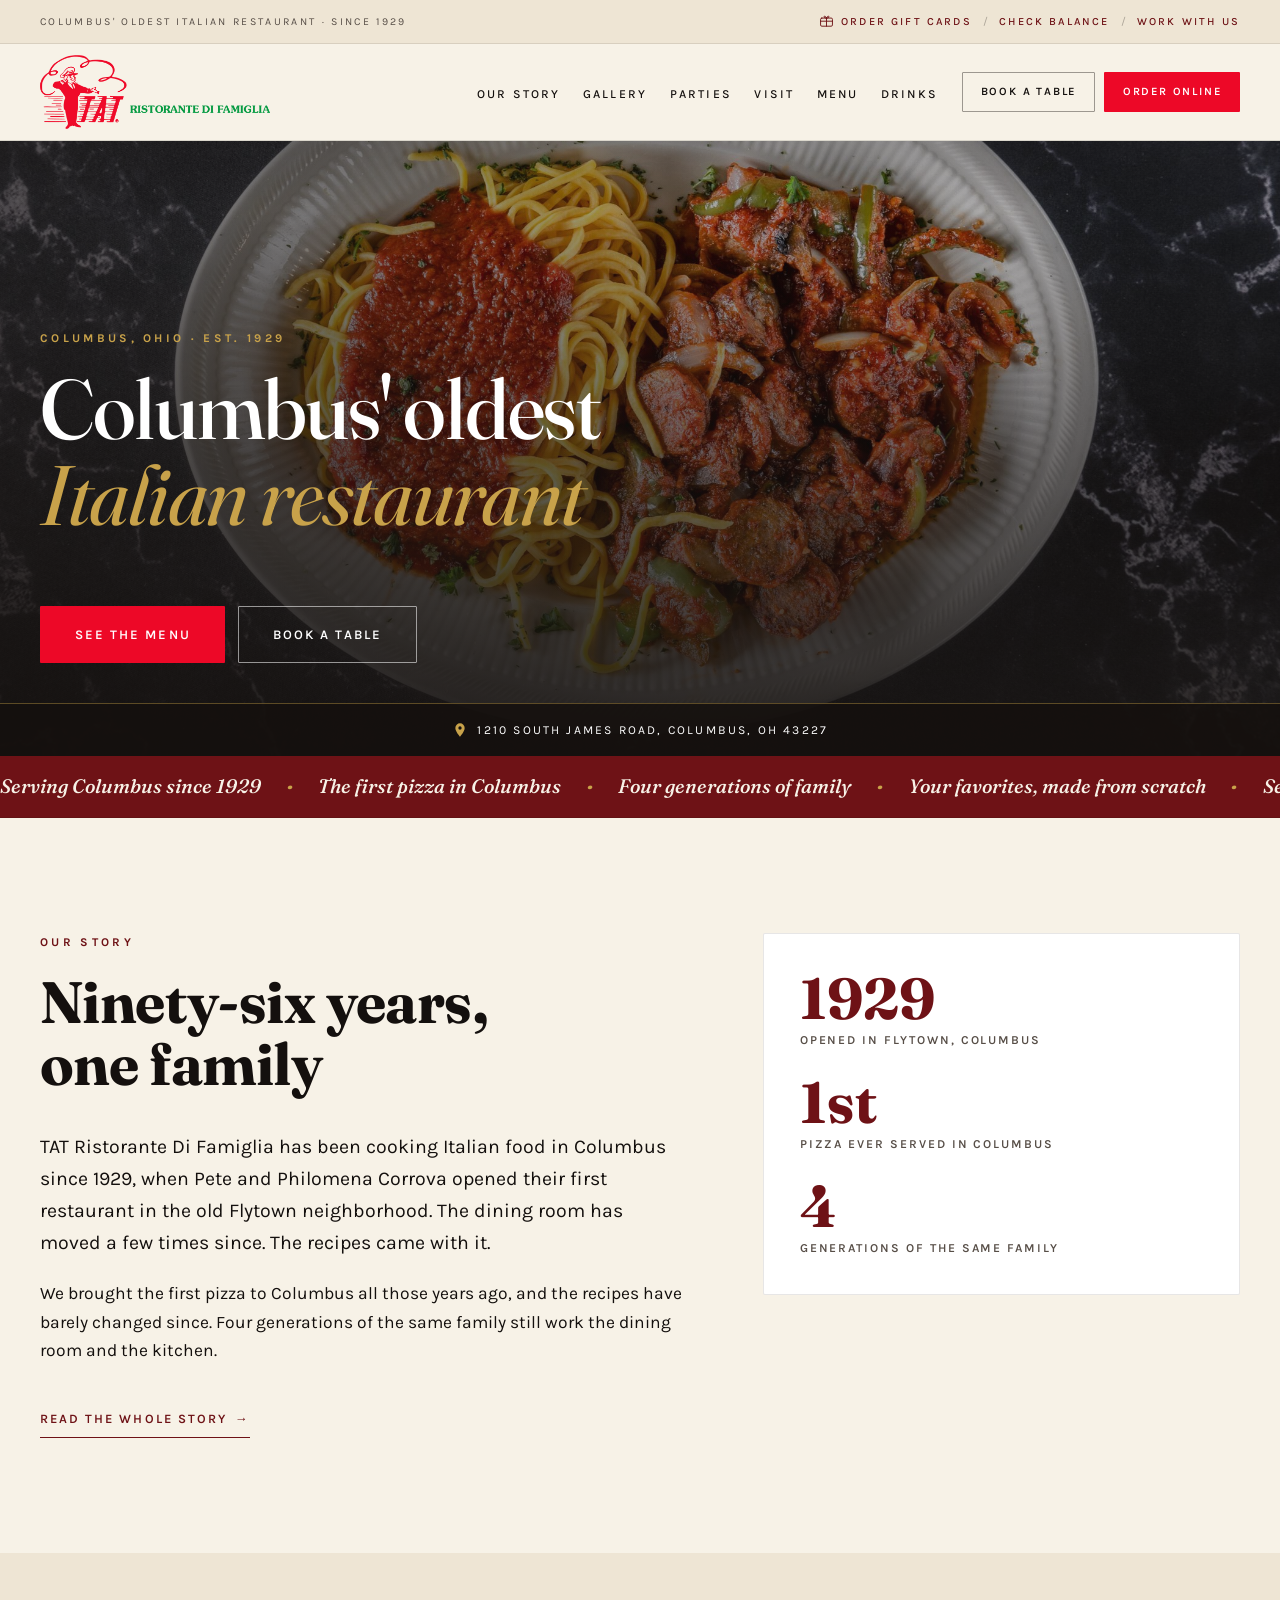
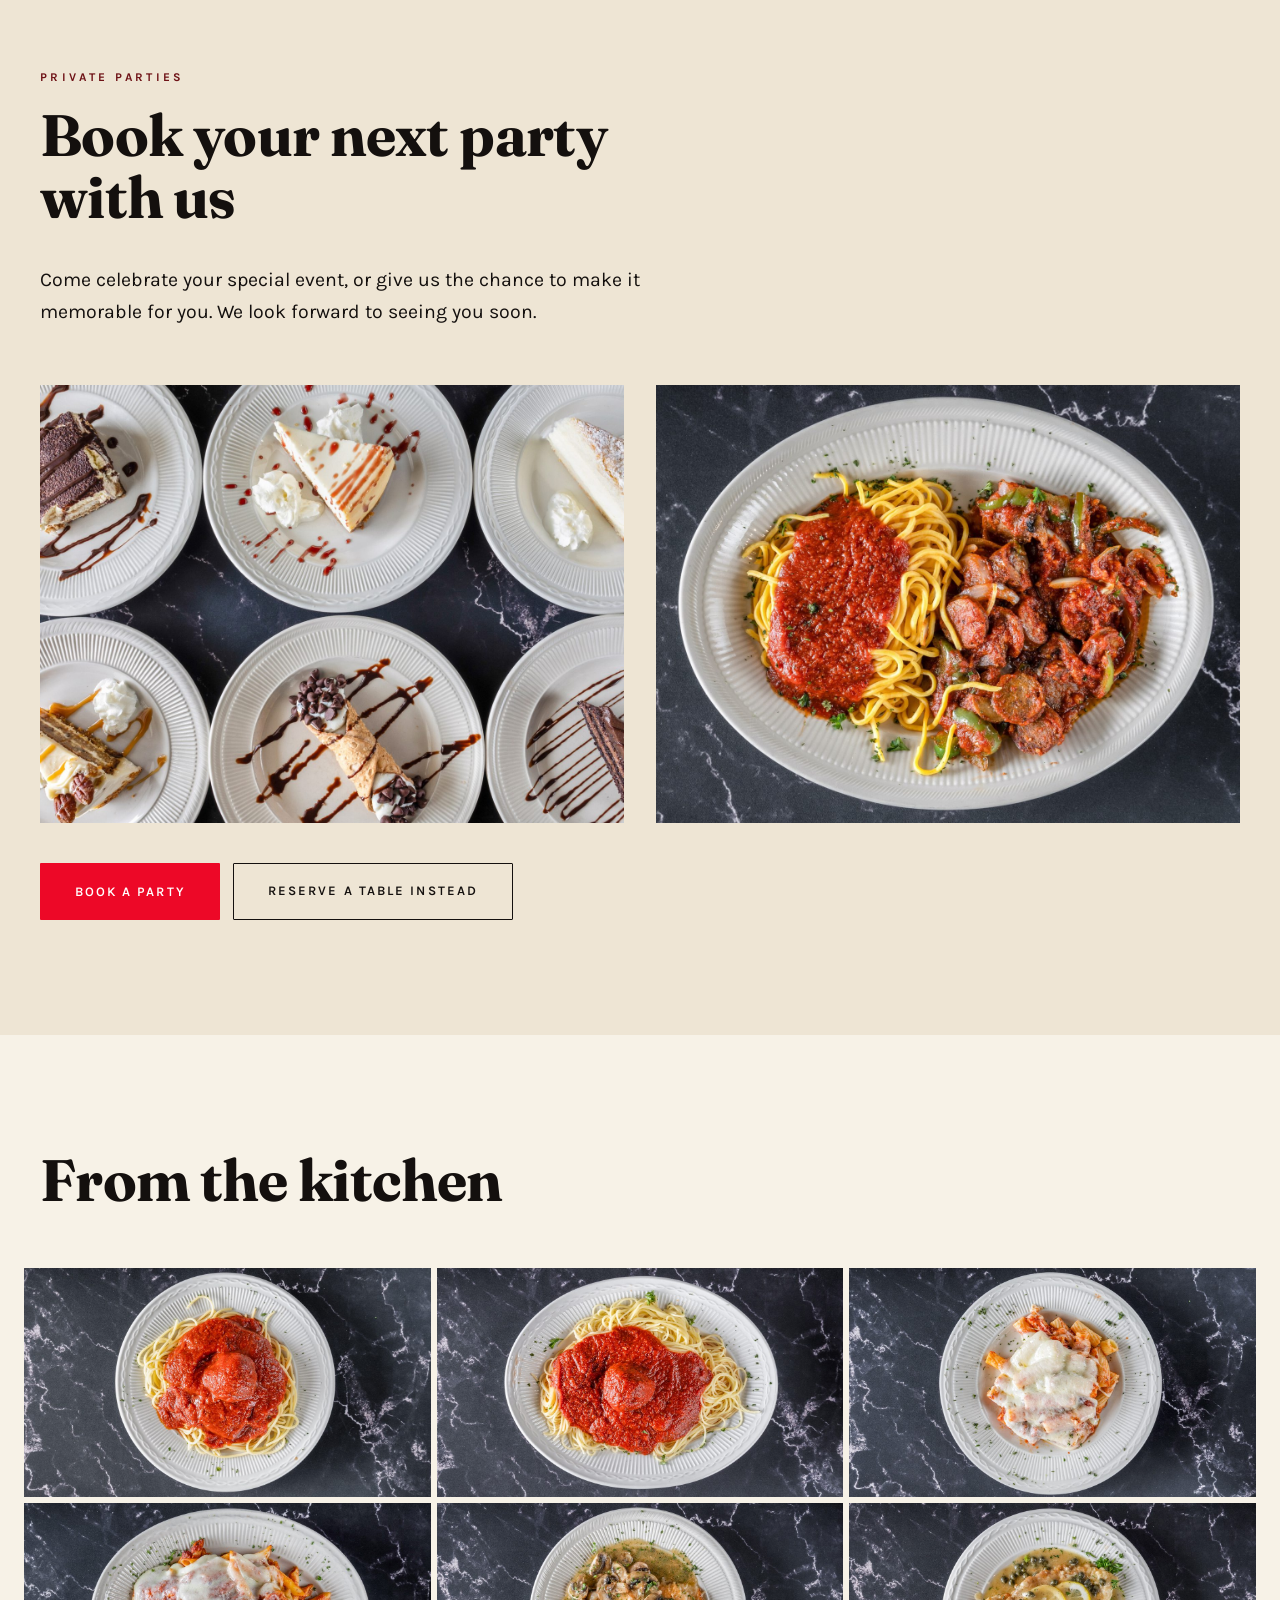
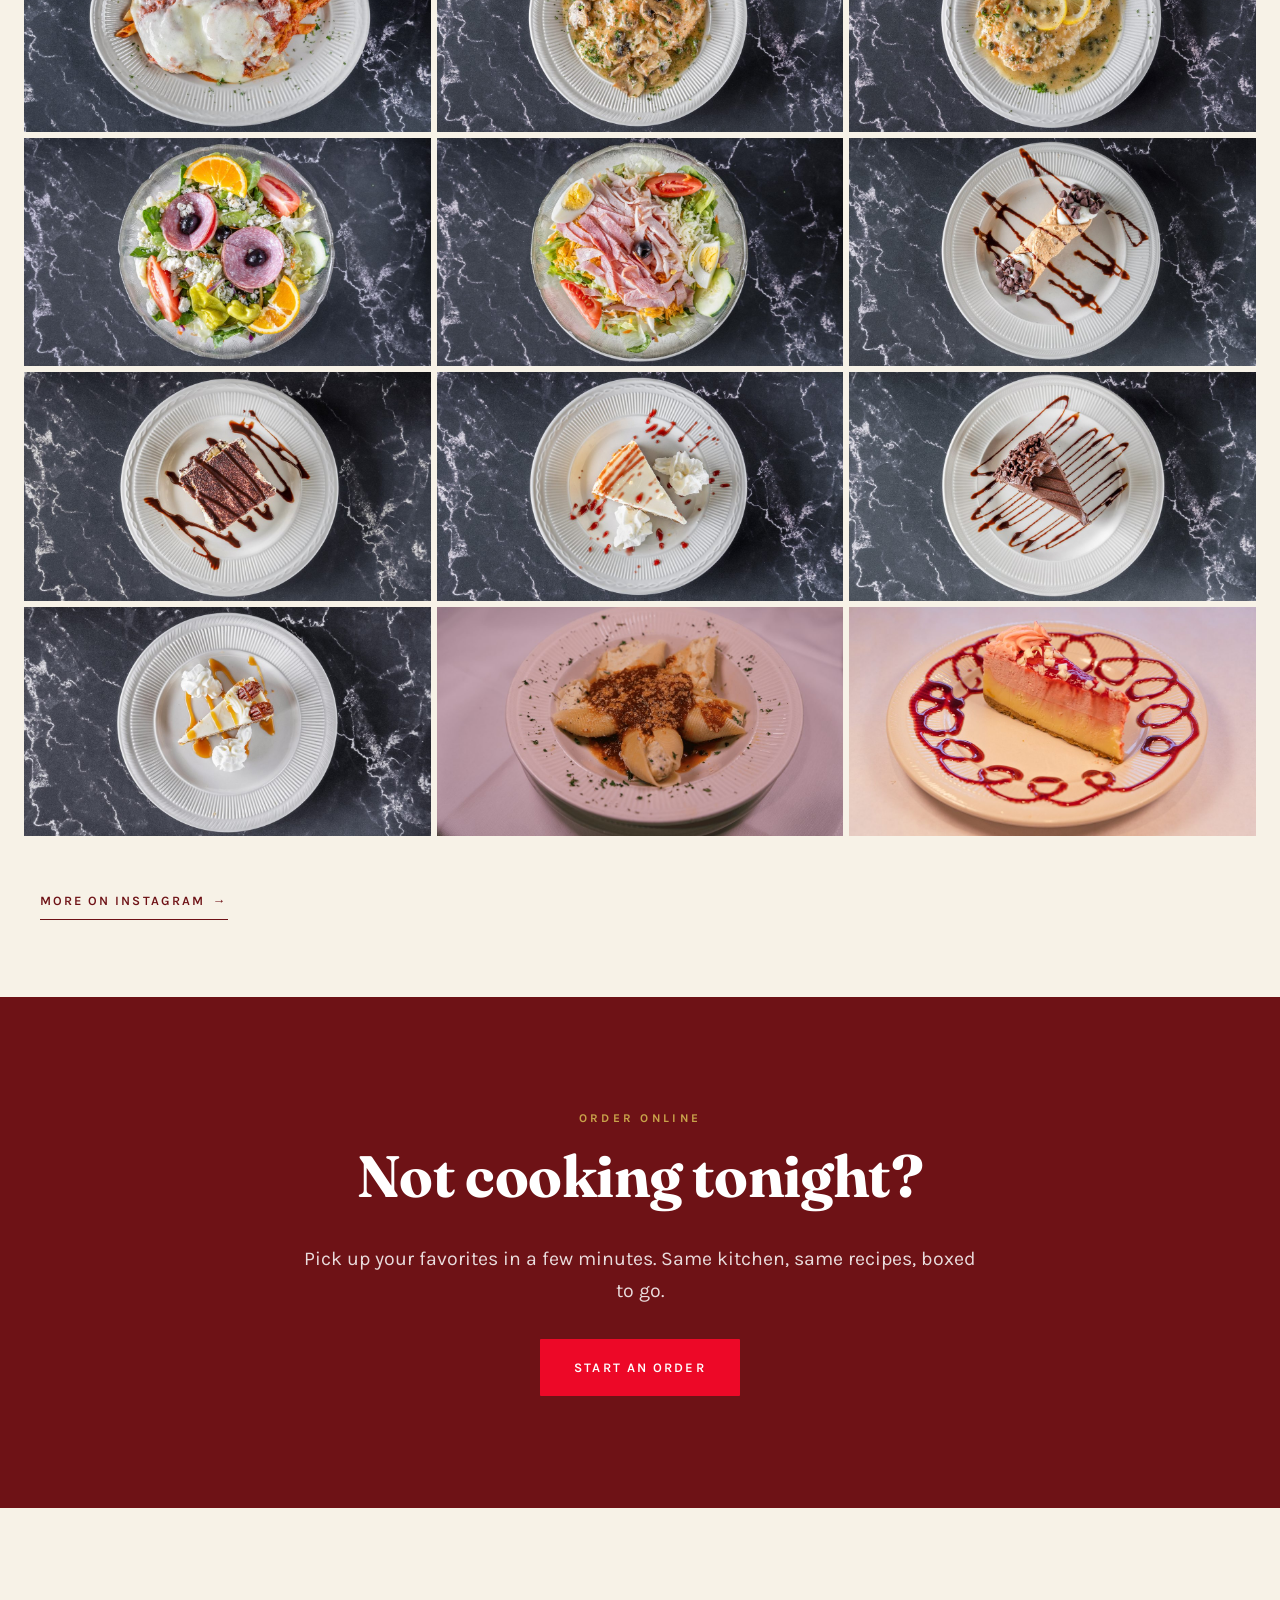
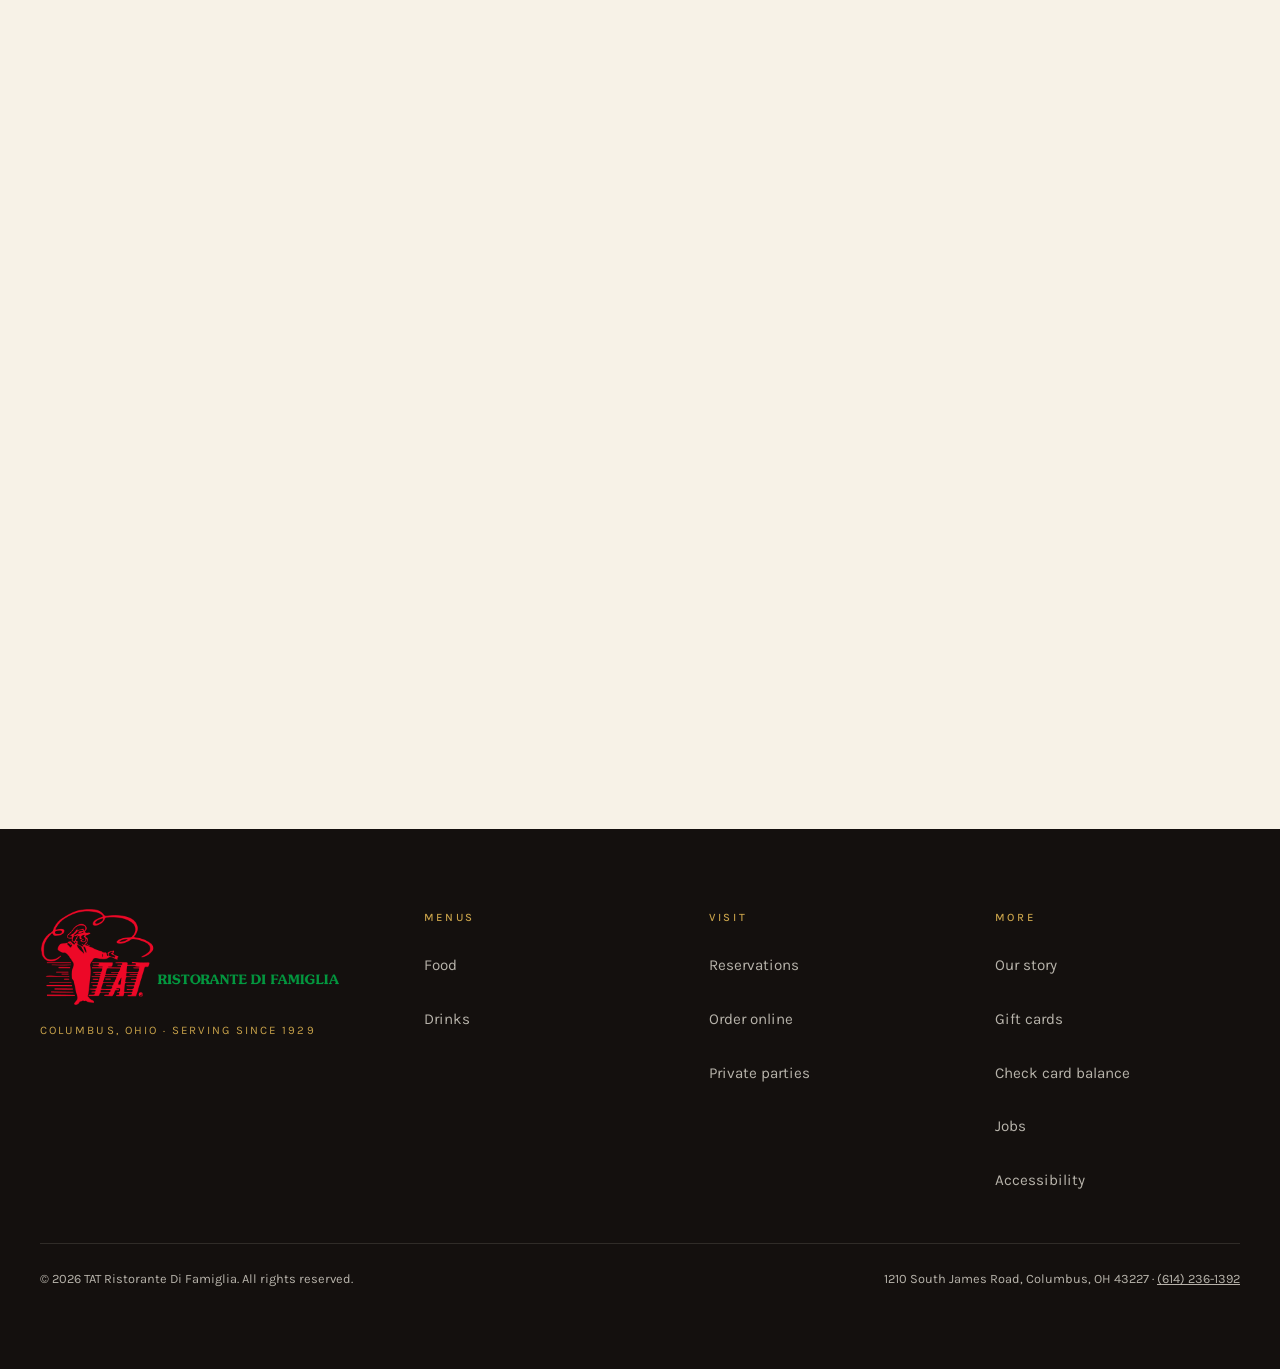
==== commit 755e6793: "push" ====
--- a/index.html
+++ b/index.html
@@ -93,7 +93,7 @@
     </nav>
 
     <div class="header-actions">
-      <a class="btn btn-ghost" href="https://tmt.spotapps.co/reservations?spot_id=79712">Book a table</a>
+      <a class="btn btn-ghost" href="https://reservations-lyart.vercel.app/">Book a table</a>
       <a class="btn btn-solid" href="https://order.online/business/tat-ristorante-di-famiglia-47376">Order online</a>
     </div>
 
@@ -120,7 +120,7 @@
     </ul>
     <div class="nav-mobile-cta">
       <a class="btn btn-solid" href="https://order.online/business/tat-ristorante-di-famiglia-47376">Order online</a>
-      <a class="btn btn-ghost" href="https://tmt.spotapps.co/reservations?spot_id=79712">Book a table</a>
+      <a class="btn btn-ghost" href="https://reservations-lyart.vercel.app/">Book a table</a>
     </div>
     <p class="nav-mobile-phone"><a href="tel:+16142361392">(614) 236-1392</a></p>
   </nav>
@@ -156,7 +156,7 @@
 
     <div class="hero-cta">
       <a class="btn btn-solid btn-lg" href="menu.html">See the menu</a>
-      <a class="btn btn-outline btn-lg" href="https://tmt.spotapps.co/reservations?spot_id=79712">Book a table</a>
+      <a class="btn btn-outline btn-lg" href="https://reservations-lyart.vercel.app/">Book a table</a>
     </div>
   </div>
 
@@ -214,7 +214,7 @@
 
     <div class="parties-cta reveal">
       <button class="btn btn-solid btn-lg" type="button" data-form="party">Book a party</button>
-      <a class="btn btn-ghost btn-lg" href="https://tmt.spotapps.co/reservations?spot_id=79712">Reserve a table instead</a>
+      <a class="btn btn-ghost btn-lg" href="https://reservations-lyart.vercel.app/">Reserve a table instead</a>
     </div>
   </div>
 </section>
@@ -329,7 +329,7 @@
     <div class="footer-col">
       <h3 class="footer-head">Visit</h3>
       <ul>
-        <li><a href="https://tmt.spotapps.co/reservations?spot_id=79712">Reservations</a></li>
+        <li><a href="https://reservations-lyart.vercel.app/">Reservations</a></li>
         <li><a href="https://order.online/business/tat-ristorante-di-famiglia-47376">Order online</a></li>
           <li><a href="#parties">Private parties</a></li>
       </ul>
@@ -356,7 +356,7 @@
 <!-- ============ STICKY MOBILE BAR ============ -->
 <div class="action-bar">
   <a href="tel:+16142361392">Call</a>
-  <a href="https://tmt.spotapps.co/reservations?spot_id=79712">Reserve</a>
+  <a href="https://reservations-lyart.vercel.app/">Reserve</a>
   <a class="primary" href="https://order.online/business/tat-ristorante-di-famiglia-47376">Order</a>
 </div>
 
--- a/styles.css
+++ b/styles.css
@@ -40,7 +40,16 @@
    overlay in the layout and it eats every click on the page. */
 [hidden]{ display:none !important; }
 
-html{ scroll-behavior:smooth; }
+html{
+  scroll-behavior:smooth;
+  -webkit-text-size-adjust:100%;   /* stop iOS inflating text in landscape */
+}
+
+/* The default tap flash is a grey rectangle that ignores border radius.
+   A faint brand tint reads as intentional. */
+a, button, .tile, [data-form]{
+  -webkit-tap-highlight-color:rgba(237,8,39,.15);
+}
 
 body{
   margin:0;
@@ -134,6 +143,8 @@
 
 .link-arrow{
   display:inline-flex; align-items:center; gap:.5rem;
+  padding:.7rem 0;
+  min-height:44px;
   font-size:.8rem; font-weight:600;
   letter-spacing:.16em; text-transform:uppercase;
   text-decoration:none;
@@ -170,6 +181,8 @@
 .site-header{
   position:fixed; inset:0 0 auto 0; z-index:90;
   background:var(--ivory);
+  padding-left:env(safe-area-inset-left, 0px);
+  padding-right:env(safe-area-inset-right, 0px);
   border-bottom:1px solid rgba(20,16,14,.12);
   transition:box-shadow .35s var(--ease);
 }
@@ -205,6 +218,7 @@
 .topbar-links{ display:flex; align-items:center; gap:.7rem; }
 .topbar-links a{
   display:inline-flex; align-items:center; gap:.45rem;
+  min-height:44px;
   font-size:.68rem; font-weight:500;
   letter-spacing:.2em; text-transform:uppercase;
   color:var(--wine); text-decoration:none;
@@ -275,7 +289,8 @@
   position:fixed; inset:0; z-index:85;
   pointer-events:none;
   background:var(--ink);
-  padding:calc(var(--header-h) + 2rem) 1.5rem 2.5rem;
+  padding:calc(var(--header-h) + 2rem) 1.5rem calc(2.5rem + env(safe-area-inset-bottom, 0px));
+  overscroll-behavior:contain;
   overflow-y:auto;
   opacity:0;
   transition:opacity .3s var(--ease);
@@ -296,7 +311,16 @@
 }
 .nav-mobile-phone a{ color:var(--brass); text-decoration:none; }
 
-body.nav-open{ overflow:hidden; }
+/* iOS Safari ignores overflow:hidden on body — the page keeps scrolling
+   behind the overlay and jumps to the top when it closes. Pinning the body
+   and restoring the scroll position in JS is the only reliable way. */
+body.nav-open{
+  position:fixed;
+  left:0; right:0;
+  width:100%;
+  overflow:hidden;
+  overscroll-behavior:none;
+}
 
 
 /* ---------- Photo slots ----------
@@ -316,7 +340,8 @@
    ========================================================= */
 .hero{
   position:relative;
-  min-height:min(84svh, 760px);
+  min-height:min(84vh, 760px);
+  min-height:min(84svh, 760px);   /* svh where supported; vh above as fallback */
   display:flex; flex-direction:column; justify-content:flex-end;
   padding:calc(var(--header-h) + 3rem) 0 0;
   color:#fff;
@@ -572,12 +597,13 @@
 }
 .hours-note.is-open{ color:#2E7D42; }
 
-.contact-line{ margin:0 0 .5rem; font-size:1.15rem; }
-.contact-line a{ text-decoration:none; border-bottom:1px solid rgba(110,18,22,.4); }
+.contact-line{ margin:0 0 .25rem; font-size:1.15rem; }
+.contact-line a{
+  display:inline-block; padding:.45rem 0; text-decoration:none; border-bottom:1px solid rgba(110,18,22,.4); }
 .contact-line a:hover{ color:var(--wine); }
 .socials{ display:flex; gap:.6rem; margin-top:1.5rem; }
 .socials a{
-  width:42px; height:42px; display:grid; place-items:center;
+  width:44px; height:44px; display:grid; place-items:center;
   border:1px solid rgba(20,16,14,.25); border-radius:50%;
   transition:background .25s var(--ease), border-color .25s var(--ease);
 }
@@ -592,7 +618,14 @@
 /* =========================================================
    FOOTER
    ========================================================= */
-.site-footer{ background:var(--ink); color:rgba(247,242,231,.72); padding:clamp(3rem, 7vw, 5rem) 0 7rem; }
+.site-footer{
+  background:var(--ink); color:rgba(247,242,231,.72);
+  padding:clamp(3rem, 7vw, 5rem) 0 clamp(3rem, 7vw, 5rem);
+}
+/* Only phones show the fixed bottom bar, so only phones need the clearance. */
+@media (max-width: 860px){
+  .site-footer{ padding-bottom:calc(6rem + env(safe-area-inset-bottom, 0px)); }
+}
 .footer-grid{
   display:grid; grid-template-columns:1.4fr repeat(3, 1fr);
   gap:2.5rem;
@@ -612,7 +645,10 @@
   color:var(--brass);
 }
 .footer-col ul{ list-style:none; margin:0; padding:0; display:grid; gap:.6rem; }
-.footer-col a{ text-decoration:none; font-size:.95rem; }
+.footer-col a{
+  text-decoration:none; font-size:.95rem;
+  display:inline-block; padding:.6rem 0;   /* ~44px tall, thumb-sized */
+}
 .footer-col a:hover{ color:var(--ivory); }
 .footer-base{
   display:flex; flex-wrap:wrap; justify-content:space-between; gap:.5rem;
@@ -628,11 +664,16 @@
   display:none; grid-template-columns:repeat(3, 1fr);
   background:var(--ink);
   border-top:1px solid rgba(200,162,74,.3);
+  /* Clears the iPhone home indicator. Without this the buttons sit
+     underneath it and the bottom of each one can't be tapped. */
+  padding-bottom:env(safe-area-inset-bottom, 0px);
 }
 .action-bar a{
-  padding:1rem .5rem; text-align:center; text-decoration:none;
+  min-height:52px;
+  display:flex; align-items:center; justify-content:center;
+  padding:.9rem .5rem; text-align:center; text-decoration:none;
   color:var(--ivory);
-  font-size:.72rem; letter-spacing:.2em; text-transform:uppercase;
+  font-size:.74rem; letter-spacing:.18em; text-transform:uppercase;
 }
 .action-bar a.primary{ background:var(--red); color:#fff; }
 
@@ -642,6 +683,7 @@
 .lightbox{
   position:fixed; inset:0; z-index:120;
   pointer-events:none;
+  overscroll-behavior:contain;
   background:rgba(12,9,8,.96);
   display:grid; grid-template-columns:auto 1fr auto; align-items:center;
   gap:1rem; padding:clamp(1rem, 4vw, 3rem);
@@ -690,7 +732,7 @@
 }
 
 @media (max-width: 860px){
-  .hero{ min-height:min(72svh, 620px); }
+  .hero{ min-height:min(72vh, 620px); min-height:min(72svh, 620px); }
   .about-grid{ grid-template-columns:1fr; }
   .about-figures{
     border-left:0; padding-left:0;
@@ -707,7 +749,7 @@
 }
 
 @media (max-width: 620px){
-  :root{ --topbar-h:34px; --nav-h:62px; --header-h-stuck:60px; }
+  :root{ --topbar-h:44px; --nav-h:62px; --header-h-stuck:60px; }
   .topbar-inner{ justify-content:center; }
   .topbar-tag{ display:none; }
   .topbar-links a{ font-size:.62rem; letter-spacing:.12em; }
@@ -739,7 +781,7 @@
   .btn{ padding:.95rem 1.4rem; }
   .btn-lg{ padding:1.05rem 1.6rem; font-size:.78rem; }
   .menu-item{ padding:1.05rem 0; }
-  .menu-tab{ padding:.85rem .8rem .7rem; font-size:.74rem; }
+  .menu-tab{ min-height:46px; padding:.9rem .8rem .75rem; font-size:.76rem; }
   .nav-mobile a{ padding:1.05rem 0; }
   .parties-imgs{ grid-template-columns:1fr; }
   .about-figures{ grid-template-columns:1fr; gap:1.25rem; }
@@ -774,6 +816,7 @@
 /* ---------- Page hero ---------- */
 .page-hero{
   position:relative;
+  min-height:min(72vh, 620px);
   min-height:min(72svh, 620px);
   display:flex; align-items:flex-end;
   padding:calc(var(--header-h) + 5rem) 0 clamp(3rem, 7vw, 5.5rem);
@@ -1019,7 +1062,13 @@
   display:flex; gap:.4rem; flex:1 1 auto;
   overflow-x:auto; scrollbar-width:none;
   -webkit-overflow-scrolling:touch;
-}
+  scroll-snap-type:x proximity;
+  /* The list runs off the edge on a phone. This fades the right-hand end so
+     it reads as "there's more", instead of looking like a cut-off tab. */
+  -webkit-mask-image:linear-gradient(to right, #000 calc(100% - 28px), transparent 100%);
+  mask-image:linear-gradient(to right, #000 calc(100% - 28px), transparent 100%);
+}
+.menu-tab{ scroll-snap-align:start; }
 .menu-tablist::-webkit-scrollbar{ display:none; }
 .menu-tab{
   flex:none;
@@ -1039,7 +1088,10 @@
 .menu-search{ position:relative; flex:0 0 220px; }
 .menu-search input{
   width:100%;
-  font-family:var(--f-body); font-size:.9rem;
+  font-family:var(--f-body);
+  /* Must stay at 16px or larger: iOS zooms the page when a smaller
+     input receives focus, and never zooms back out. */
+  font-size:16px;
   padding:.6rem 2rem .6rem .85rem;
   color:var(--ink);
   background:#fff;
@@ -1197,12 +1249,29 @@
   .menu-tag{ margin-top:.15rem; }
 }
 
+/* The narrowest phones still in use (iPhone SE, 320px) can't fit three
+   tracked-out links plus an icon. Drop the icon and the tracking there. */
+@media (max-width: 360px){
+  .topbar-icon{ display:none; }
+  .topbar-links{ gap:.35rem; }
+  .topbar-links a{ font-size:.6rem; letter-spacing:.02em; }
+  .topbar-sep{ font-size:.58rem; }
+}
+
 /* ---------- Minimum legible text on handheld screens ----------
    A handful of small uppercase labels were dipping under 11px, which is
    uncomfortable on anything held at arm's length. Floor them for phones and
    tablets both; at desk viewing distance the smaller sizes are fine. */
 @media (max-width: 900px){
-  .topbar-links a{ font-size:.7rem; }
+  /* Three links plus separators in 390px: they have to stay on one line,
+     so tighten the tracking rather than let them wrap to two rows. */
+  .topbar-links{ gap:.45rem; }
+  .topbar-links a{
+    font-size:.63rem; letter-spacing:.06em;
+    min-height:44px; white-space:nowrap;
+  }
+  .topbar-icon{ width:13px; height:13px; }
+  .topbar-sep{ font-size:.62rem; }
   .menu-tag{ font-size:.72rem; padding:.22rem .5rem; }
   .menu-item-price .price-label,
   .menu-item-suffix{ font-size:.72rem; }
@@ -1225,6 +1294,8 @@
   position:fixed; inset:0; z-index:130;
   display:grid; place-items:center;
   padding:clamp(1rem, 4vw, 2.5rem);
+  padding-bottom:calc(clamp(1rem, 4vw, 2.5rem) + env(safe-area-inset-bottom, 0px));
+  overscroll-behavior:contain;
   background:rgba(20,16,14,.72);
   opacity:0; pointer-events:none;
   transition:opacity .25s var(--ease);
@@ -1235,6 +1306,7 @@
 .modal-panel{
   position:relative;
   width:min(560px, 100%);
+  max-height:calc(100vh - 3rem);
   max-height:calc(100svh - 3rem);
   overflow-y:auto;
   background:var(--surface);
